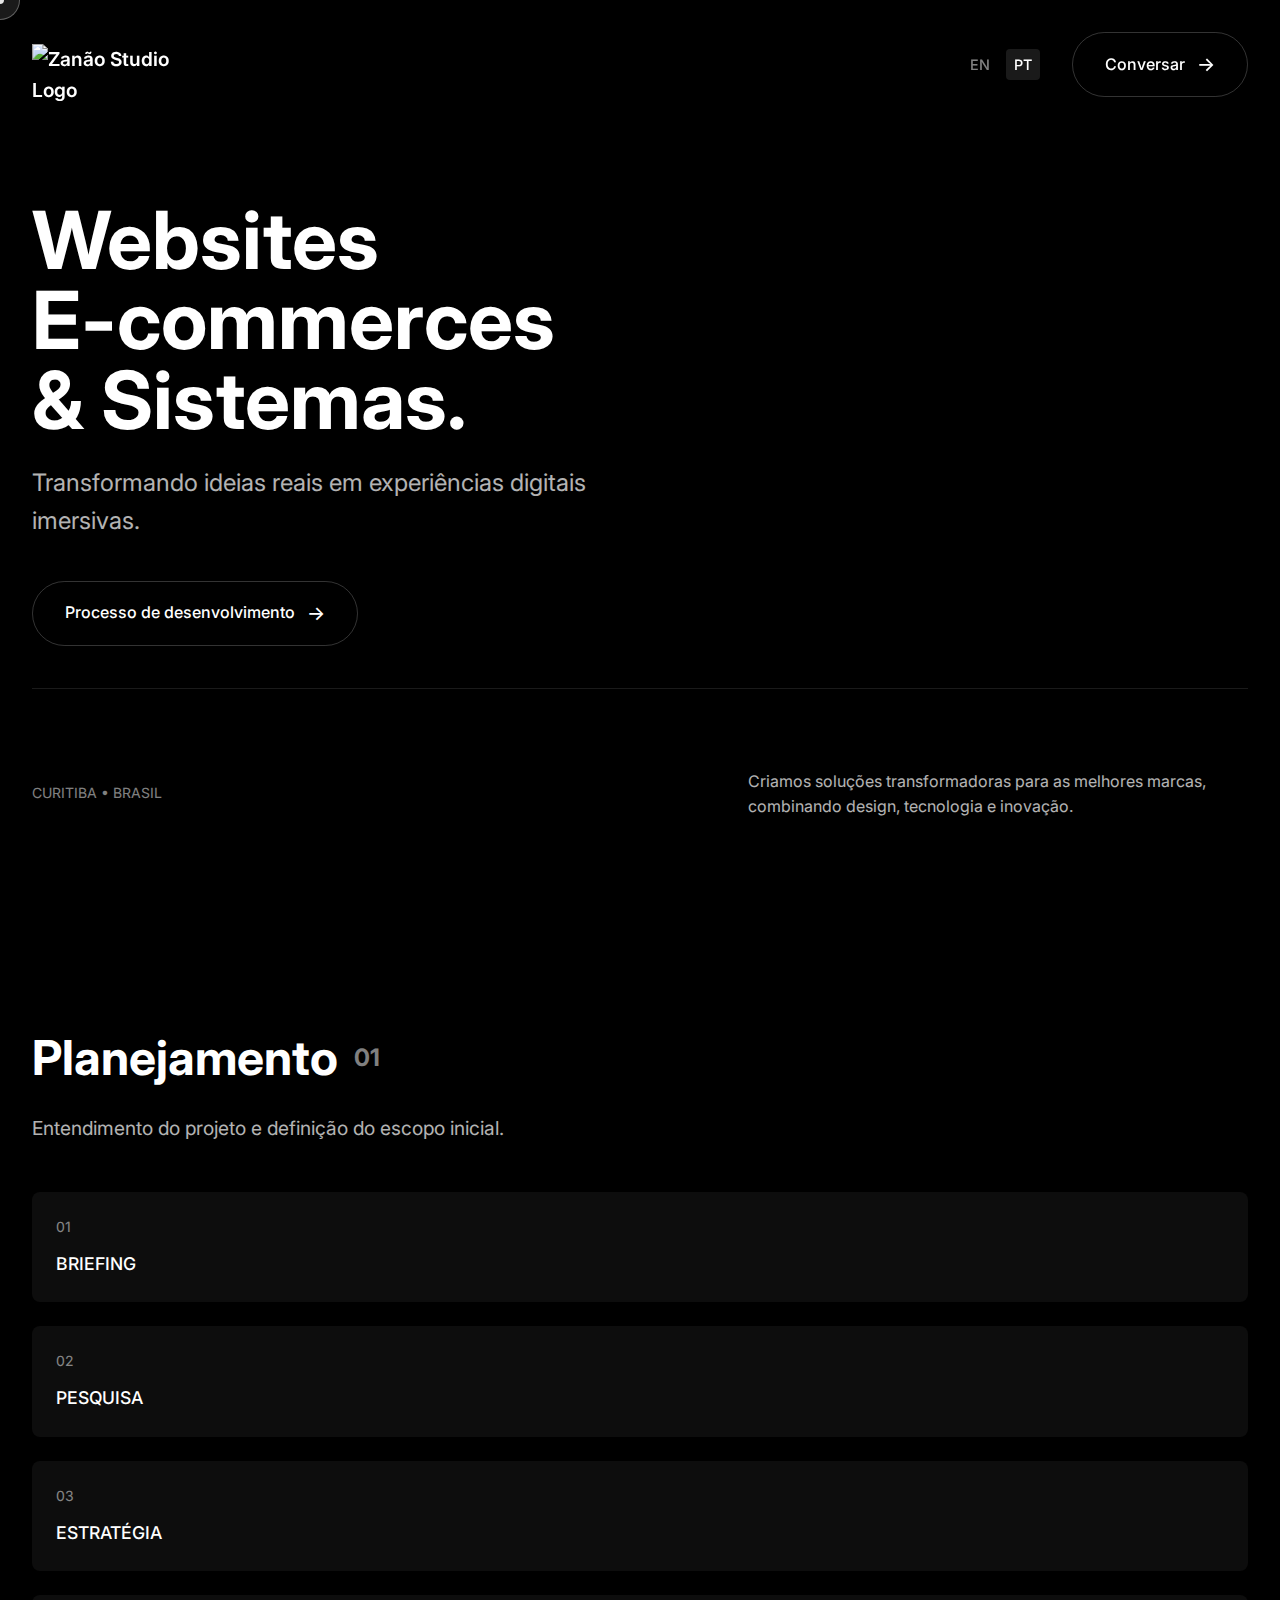
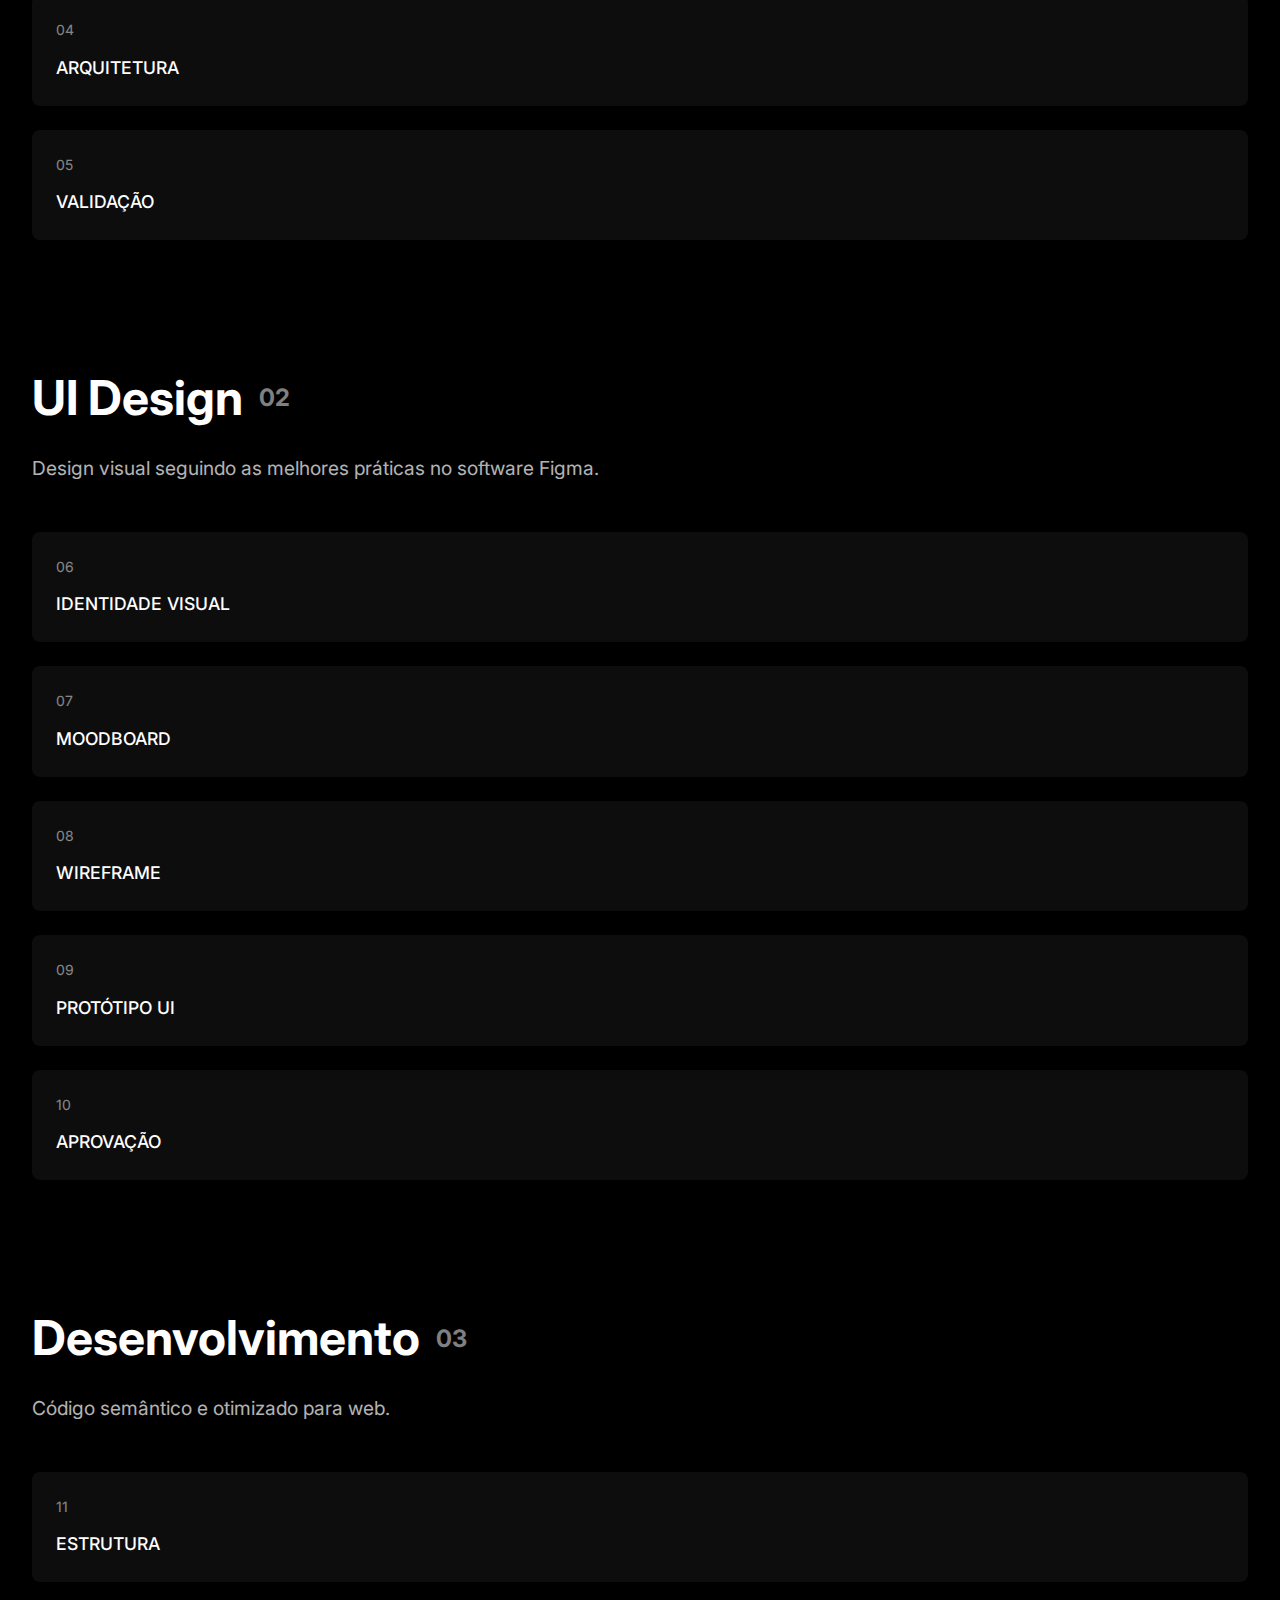
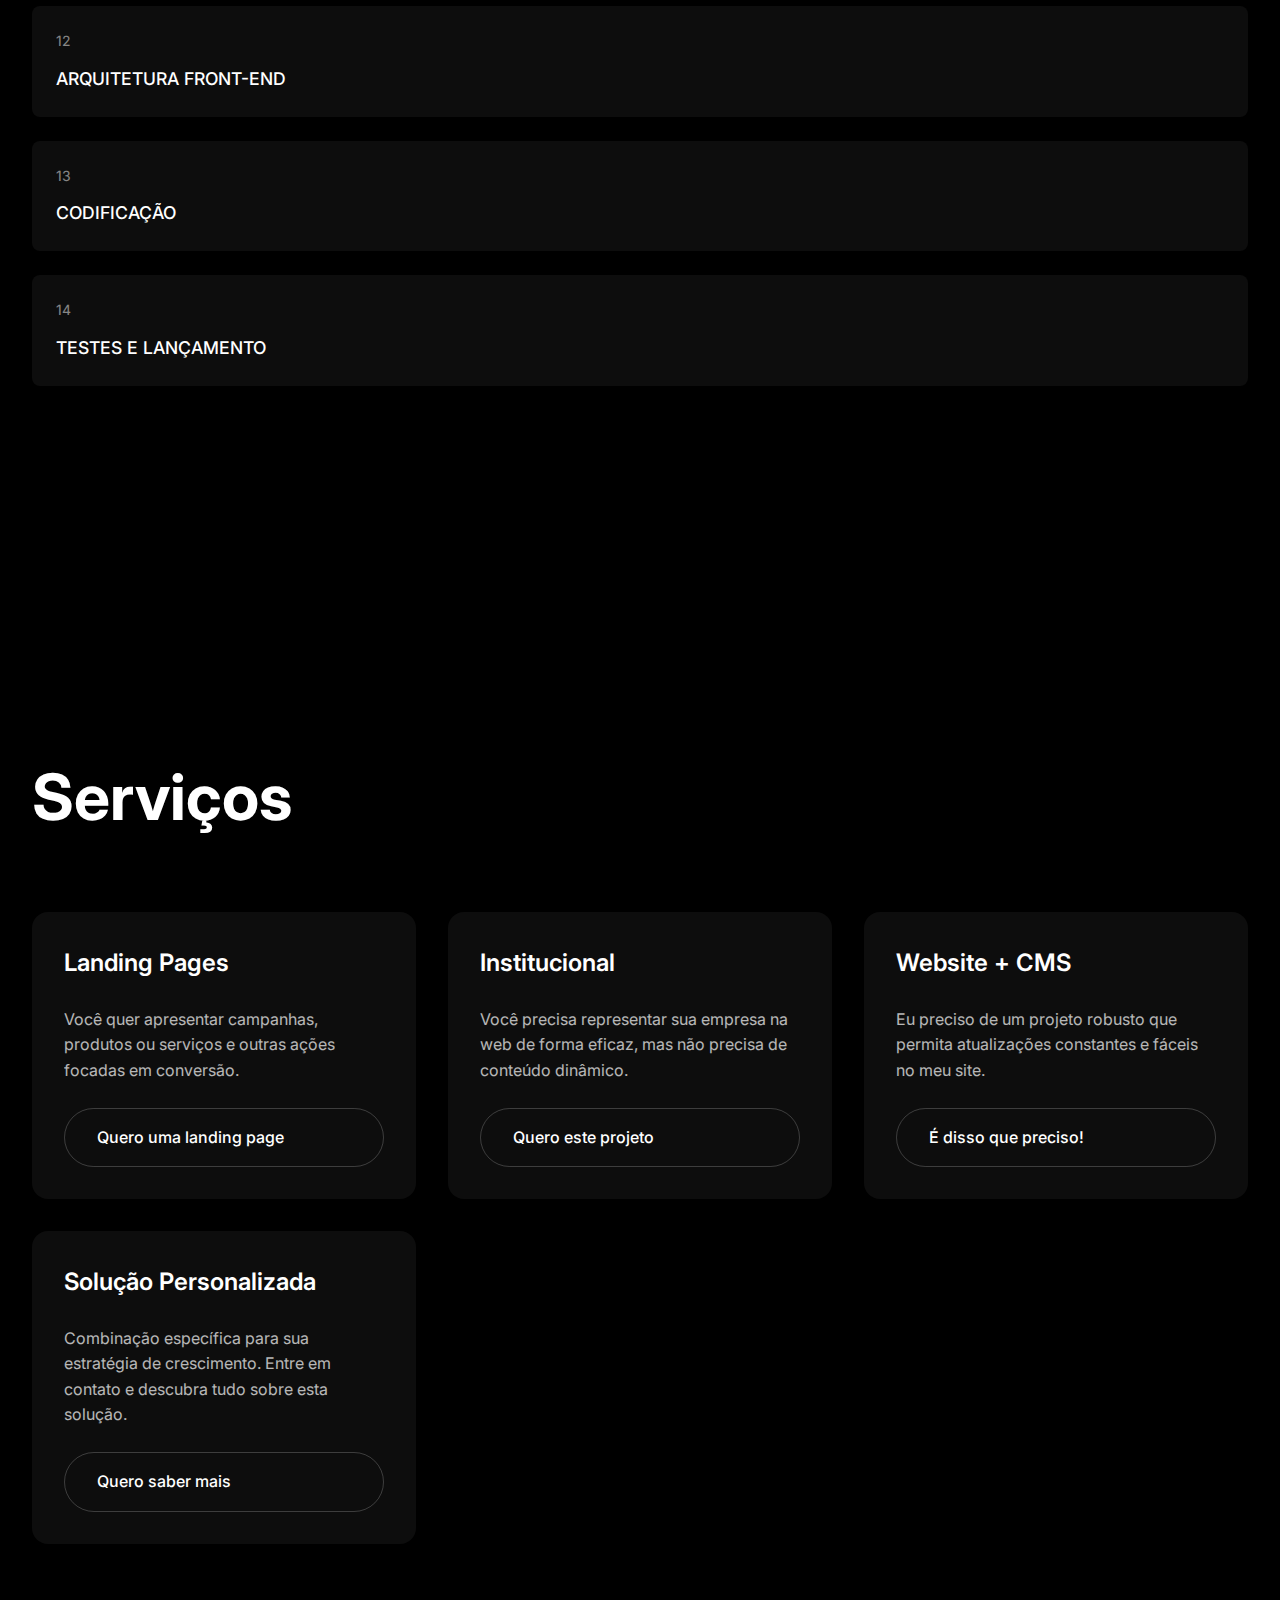
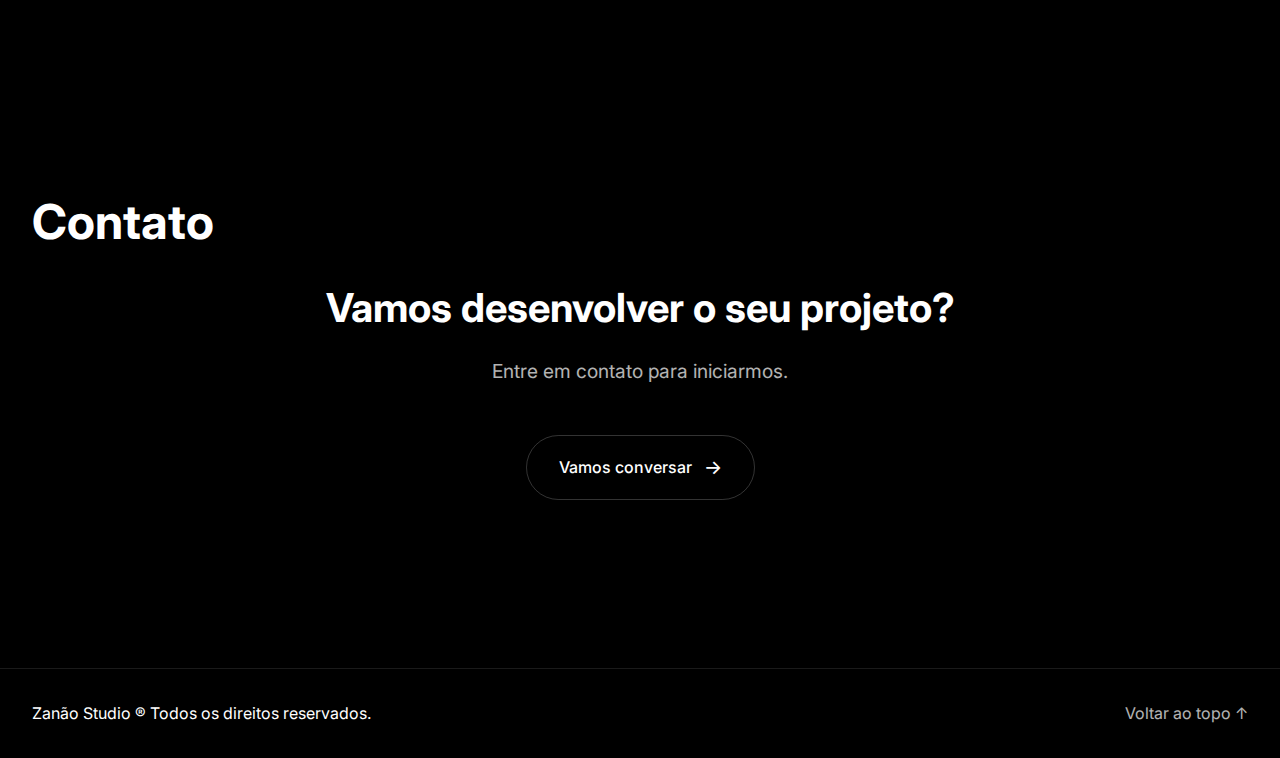
==== index-pt.html @ f7565d87 "conversar" ====
<!DOCTYPE html>
<html lang="pt-BR">
<head>
    <meta charset="UTF-8">
    <meta name="viewport" content="width=device-width, initial-scale=1.0">
    <title>Zanão Studio ®</title>
    <link rel="preconnect" href="https://fonts.googleapis.com">
    <link rel="preconnect" href="https://fonts.gstatic.com" crossorigin>
    <link href="https://fonts.googleapis.com/css2?family=Inter:wght@400;500;600;700&display=swap" rel="stylesheet">
    <link rel="icon" type="image/svg+xml" href="https://zanaostudio.vercel.app/img/Zanao_Logo.svg">
    <link rel="stylesheet" href="styles.css">
    <link rel="stylesheet" href="loader.css">
</head>
<body>
    <div class="loader">
        <div class="loader-content">
            <div class="loader-circle"></div>
        </div>
    </div>

    <div class="cursor"></div>
    <div class="cursor-follower"></div>

    <div class="wrapper">
    <header>
        <nav>
            <div class="logo">
                <img src="https://zanaostudio.vercel.app/img/Zanao_Logo.svg" alt="Zanão Studio Logo">
            </div>
            <div class="nav-links">
                <div class="lang-switch">
                    <a href="index.html" class="lang-btn">EN</a>
                    <a href="index-pt.html" class="lang-btn active">PT</a>
                </div>
                <a href="https://api.whatsapp.com/send?phone=5541991264145&text=Ol%C3%A1,%20Zan%C3%A3o%20Studio,%20gostaria%20de%20saber%20sobre%20os%20servi%C3%A7os." class="contact-button" target="_blank">
                    <span>Conversar</span>
                    <span class="button-arrow">→</span>
                </a>
            </div>
        </nav>
    </header>

    <main>
        <section id="home" class="hero">
            <div class="hero-content">
                <h1>Websites <br>E-commerces<br> & Sistemas.</h1>
                <p class="subtitle">Transformando ideias reais em experiências digitais imersivas.</p>
                <div class="hero-buttons">
                    <a href="#processo" class="contact-button">
                        <span>Processo de desenvolvimento</span>
                        <span class="button-arrow">→</span>
                    </a>
                </div>
            </div>
            <div class="hero-info">
                <p>CURITIBA • BRASIL</p>
                <p>Criamos soluções transformadoras para as melhores marcas, combinando design, tecnologia e inovação.</p>
            </div>
        </section>

        <section id="processo" class="process">
            <div class="container">
                <div class="process-group">
                    <h2 class="section-title">Planejamento<span>01</span></h2>
                    <p class="section-desc">Entendimento do projeto e definição do escopo inicial.</p>
                    <div class="process-steps">
                        <div class="step">
                            <span class="step-number">01</span>
                            <span class="step-name">BRIEFING</span>
                        </div>
                        <div class="step">
                            <span class="step-number">02</span>
                            <span class="step-name">PESQUISA</span>
                        </div>
                        <div class="step">
                            <span class="step-number">03</span>
                            <span class="step-name">ESTRATÉGIA</span>
                        </div>
                        <div class="step">
                            <span class="step-number">04</span>
                            <span class="step-name">ARQUITETURA</span>
                        </div>
                        <div class="step">
                            <span class="step-number">05</span>
                            <span class="step-name">VALIDAÇÃO</span>
                        </div>
                    </div>
                </div>

                <div class="process-group">
                    <h2 class="section-title">UI Design<span>02</span></h2>
                    <p class="section-desc">Design visual seguindo as melhores práticas no software Figma.</p>
                    <div class="process-steps">
                        <div class="step">
                            <span class="step-number">06</span>
                            <span class="step-name">IDENTIDADE VISUAL</span>
                        </div>
                        <div class="step">
                            <span class="step-number">07</span>
                            <span class="step-name">MOODBOARD</span>
                        </div>
                        <div class="step">
                            <span class="step-number">08</span>
                            <span class="step-name">WIREFRAME</span>
                        </div>
                        <div class="step">
                            <span class="step-number">09</span>
                            <span class="step-name">PROTÓTIPO UI</span>
                        </div>
                        <div class="step">
                            <span class="step-number">10</span>
                            <span class="step-name">APROVAÇÃO</span>
                        </div>
                    </div>
                </div>

                <div class="process-group">
                    <h2 class="section-title">Desenvolvimento<span>03</span></h2>
                    <p class="section-desc">Código semântico e otimizado para web.</p>
                    <div class="process-steps">
                        <div class="step">
                            <span class="step-number">11</span>
                            <span class="step-name">ESTRUTURA</span>
                        </div>
                        <div class="step">
                            <span class="step-number">12</span>
                            <span class="step-name">ARQUITETURA FRONT-END</span>
                        </div>
                        <div class="step">
                            <span class="step-number">13</span>
                            <span class="step-name">CODIFICAÇÃO</span>
                        </div>
                        <div class="step">
                            <span class="step-number">14</span>
                            <span class="step-name">TESTES E LANÇAMENTO</span>
                        </div>
                    </div>
                </div>
            </div>
        </section>

        <section id="servicos" class="services">
            <div class="container">
                <h2 class="section-title">Serviços</h2>
                <div class="services-grid">
                    <div class="service-card">
                        <h3>Landing Pages</h3>
                        <p>Você quer apresentar campanhas, produtos ou serviços e outras ações focadas em conversão.</p>
                        <a href="https://api.whatsapp.com/send?phone=5541991264145&text=Ol%C3%A1,%20Zan%C3%A3o%20Studio,%20gostaria%20de%20saber%20sobre%20os%20servi%C3%A7os." class="service-button" target="_blank">Quero uma landing page</a>
                    </div>

                    <div class="service-card">
                        <h3>Institucional</h3>
                        <p>Você precisa representar sua empresa na web de forma eficaz, mas não precisa de conteúdo dinâmico.</p>
                        <a href="https://api.whatsapp.com/send?phone=5541991264145&text=Ol%C3%A1,%20Zan%C3%A3o%20Studio,%20gostaria%20de%20saber%20sobre%20os%20servi%C3%A7os." class="service-button" target="_blank">Quero este projeto</a>
                    </div>

                    <div class="service-card">
                        <h3>Website + CMS</h3>
                        <p>Eu preciso de um projeto robusto que permita atualizações constantes e fáceis no meu site.</p>
                        <a href="https://api.whatsapp.com/send?phone=5541991264145&text=Ol%C3%A1,%20Zan%C3%A3o%20Studio,%20gostaria%20de%20saber%20sobre%20os%20servi%C3%A7os." class="service-button" target="_blank">É disso que preciso!</a>
                    </div>

                    <div class="service-card">
                        <h3>Solução Personalizada</h3>
                        <p>Combinação específica para sua estratégia de crescimento. Entre em contato e descubra tudo sobre esta solução.</p>
                        <a href="https://api.whatsapp.com/send?phone=5541991264145&text=Ol%C3%A1,%20Zan%C3%A3o%20Studio,%20gostaria%20de%20saber%20sobre%20os%20servi%C3%A7os." class="service-button" target="_blank">Quero saber mais</a>
                    </div>
                </div>
            </div>
        </section>

        <section id="contato" class="contact">
            <div class="container">
                <h2 class="section-title">Contato</h2>
                <div class="contact-content">
                    <h3>Vamos desenvolver o seu projeto?</h3>
                    <p>Entre em contato para iniciarmos.</p>
                    <div class="contact-buttons">
                        <a href="https://api.whatsapp.com/send?phone=5541991264145&text=Ol%C3%A1,%20Zan%C3%A3o%20Studio,%20gostaria%20de%20saber%20sobre%20os%20servi%C3%A7os." class="contact-button" target="_blank">
                            <span>Vamos conversar</span>
                            <span class="button-arrow">→</span>
                        </a>
                    </div>
                </div>
            </div>
        </section>
    </main>

    <footer>
        <div class="footer-content">
            <div class="footer-left">
                <p>Zanão Studio ® Todos os direitos reservados.</p>
            </div>
            <div class="footer-right">
                <a href="#home">Voltar ao topo ↑</a>
            </div>
        </div>
    </footer>
    </div>

    <script src="https://cdnjs.cloudflare.com/ajax/libs/gsap/3.12.2/gsap.min.js"></script>
    <script src="https://unpkg.com/scrollreveal"></script>
    <script src="script.js"></script>
</body>
</html>
---- styles.css ----
* {
    margin: 0;
    padding: 0;
    box-sizing: border-box;
}

body {
    font-family: 'Inter', sans-serif;
    line-height: 1.6;
    color: #fff;
    background-color: #000;
    cursor: none;
}

/* Custom Cursor */
.cursor {
    width: 8px;
    height: 8px;
    background: #fff;
    border-radius: 50%;
    position: fixed;
    pointer-events: none;
    mix-blend-mode: difference;
    transform: translate(-50%, -50%);
    transition: width 0.2s, height 0.2s;
    z-index: 9999;
}

.cursor-follower {
    width: 40px;
    height: 40px;
    background: rgba(255, 255, 255, 0.1);
    border: 1px solid rgba(255, 255, 255, 0.3);
    border-radius: 50%;
    position: fixed;
    pointer-events: none;
    transform: translate(-50%, -50%);
    transition: transform 0.15s ease-out;
    z-index: 9998;
}

.cursor.active {
    width: 16px;
    height: 16px;
}

.cursor-follower.active {
    transform: translate(-50%, -50%) scale(1.5);
}

.cursor-hover {
    transform: scale(1.5);
}

/* Header & Navigation */
header {
    position: fixed;
    top: 0;
    left: 0;
    right: 0;
    z-index: 1000;
    padding: 32px;
}

nav {
    max-width: 1440px;
    margin: 0 auto;
    display: flex;
    justify-content: space-between;
    align-items: center;
}

.logo {
    font-size: 1.2rem;
    font-weight: 600;
    color: #fff;
    height: 50px;
}

.logo img {
    width: 100%;
    height: 100%;
    object-fit: contain;
}

.lang-switch {
    display: flex;
    gap: 8px;
    margin-right: 16px;
}

.lang-btn {
    color: #fff;
    text-decoration: none;
    font-size: 0.9rem;
    opacity: 0.5;
    transition: opacity 0.3s ease;
    padding: 4px 8px;
    border-radius: 4px;
}

.lang-btn:hover {
    opacity: 0.8;
}

.lang-btn.active {
    opacity: 1;
    background: rgba(255, 255, 255, 0.1);
}

.nav-links {
    display: flex;
    align-items: center;
    gap: 16px;
}

.nav-links a {
    color: #fff;
    text-decoration: none;
    font-weight: 500;
    transition: opacity 0.3s ease;
}

.nav-links a:hover {
    opacity: 0.7;
}

.nav-cta {
    padding: 12px 24px;
    background: #fff;
    color: #000 !important;
    border-radius: 100px;
}

/* Hero Section */
.hero {
    min-height: 100vh;
    padding: 200px 32px 80px;
    position: relative;
    display: flex;
    flex-direction: column;
    justify-content: space-between;
}

.hero-content {
    max-width: 1440px;
    margin: 0 auto;
    width: 100%;
}

.hero h1 {
    font-size: 5rem;
    line-height: 1;
    margin-bottom: 24px;
    font-weight: 700;
}

.hero .subtitle {
    font-size: 1.5rem;
    opacity: 0.7;
    margin-bottom: 40px;
    max-width: 600px;
}

@media (max-width: 768px) {
    .hero .subtitle {
        font-size: 1rem;
        opacity: 0.7;
        margin-bottom: 40px;
        max-width: 600px;
    }
}

.primary-button {
    display: inline-block;
    padding: 16px 32px;
    background: #fff;
    color: #000;
    text-decoration: none;
    border-radius: 100px;
    font-weight: 500;
    transition: all 0.3s ease;
}

.primary-button:hover {
    transform: translateY(-2px);
    box-shadow: 0 5px 15px rgba(255, 255, 255, 0.1);
}

.hero-info {
    max-width: 1440px;
    margin: 0 auto;
    width: 100%;
    display: flex;
    justify-content: space-between;
    align-items: flex-end;
    padding-top: 80px;
    border-top: 1px solid rgba(255, 255, 255, 0.1);
}

@media (max-width: 768px) {
    .hero-info {
        max-width: 1440px;
        margin: 0 auto;
        width: 100%;
        display: flex;
        justify-content: space-between;
        align-items: flex-end;
        padding-top: 80px;
        border-top: none;
    }
}

.hero-info p:first-child {
    font-size: 0.875rem;
    opacity: 0.5;
    margin-bottom: 16px;
}

.hero-info p:last-child {
    max-width: 500px;
    opacity: 0.7;
}

.continue-exploring {
    display: flex;
    flex-direction: column;
    align-items: center;
    gap: 12px;
    cursor: pointer;
}

.continue-exploring span {
    font-size: 0.875rem;
    opacity: 0.5;
}

.arrow-down {
    width: 16px;
    height: 16px;
    border-right: 2px solid #fff;
    border-bottom: 2px solid #fff;
    transform: rotate(45deg);
    opacity: 0.5;
}

/* Process Section */
.process {
    padding: 120px 32px;
}

.process .container {
    max-width: 1440px;
    margin: 0 auto;
}

.process-group {
    margin-bottom: 120px;
}

.section-title {
    font-size: 4rem;
    margin-bottom: 16px;
    display: flex;
    align-items: center;
    gap: 16px;
}

.section-title span {
    font-size: 1.5rem;
    opacity: 0.5;
}

.section-desc {
    font-size: 1.2rem;
    opacity: 0.7;
    margin-bottom: 48px;
}

.process-steps {
    display: grid;
    grid-template-columns: repeat(auto-fit, minmax(250px, 1fr));
    gap: 24px;
}

.step {
    padding: 24px;
    background: rgba(255, 255, 255, 0.05);
    border-radius: 8px;
    transition: all 0.3s ease;
}

.step:hover {
    background: rgba(255, 255, 255, 0.1);
    transform: translateY(-4px);
}

.step-number {
    display: block;
    font-size: 0.875rem;
    opacity: 0.5;
    margin-bottom: 12px;
}

.step-name {
    font-size: 1.1rem;
    font-weight: 500;
}

/* Services Section */
.services {
    padding: 120px 32px;
    background: #000;
}

.services .container {
    max-width: 1440px;
    margin: 0 auto;
}

.services .section-title {
    text-align: center;
    margin-bottom: 64px;
    font-size: 4rem;
}

.services-grid {
    display: grid;
    grid-template-columns: repeat(auto-fit, minmax(300px, 1fr));
    gap: 32px;
}

.service-card {
    background: rgba(255, 255, 255, 0.05);
    padding: 32px;
    border-radius: 16px;
    display: flex;
    flex-direction: column;
    gap: 24px;
    transition: all 0.3s ease;
}

.service-card:hover {
    background: rgba(255, 255, 255, 0.1);
    transform: translateY(-4px);
}

.service-card h3 {
    font-size: 1.5rem;
    font-weight: 600;
}

.service-card p {
    font-size: 1rem;
    opacity: 0.7;
    line-height: 1.6;
    flex-grow: 1;
}

.service-button {
    display: inline-flex;
    align-items: center;
    gap: 12px;
    padding: 16px 32px;
    background: transparent;
    border: 1px solid rgba(255,255,255,0.2);
    border-radius: 100px;
    color: #fff;
    text-decoration: none;
    font-weight: 500;
    transition: all 0.3s ease;
}

.service-button:hover {
    background: #fff;
    color: #000;
    transform: translateY(-2px);
}

/* Clients Section */
.clients {
    padding: 80px 32px;
    max-width: 1440px;
    margin: 0 auto;
}

.clients-label {
    font-size: 0.875rem;
    opacity: 0.5;
    margin-bottom: 40px;
}

.clients-grid {
    display: flex;
    justify-content: space-between;
    align-items: center;
    gap: 40px;
}

.client {
    opacity: 0.5;
    transition: opacity 0.3s ease;
}

.client:hover {
    opacity: 1;
}

/* Contact Section */
.contact {
    padding: 120px 32px;
    text-align: center;
}

.contact .container {
    max-width: 1440px;
    margin: 0 auto;
}

.contact-content {
    max-width: 800px;
    margin: 0 auto;
}

.contact-content h3 {
    font-size: 2.5rem;
    margin-bottom: 16px;
}

.contact-content p {
    font-size: 1.2rem;
    opacity: 0.7;
    margin-bottom: 48px;
}

.contact-buttons {
    display: flex;
    gap: 24px;
    justify-content: center;
    margin-bottom: 48px;
}

.contact-button {
    display: inline-flex;
    align-items: center;
    gap: 12px;
    padding: 16px 32px;
    background: transparent;
    border: 1px solid rgba(255, 255, 255, 0.2);
    border-radius: 100px;
    color: #fff;
    text-decoration: none;
    font-weight: 500;
    transition: all 0.3s ease;
}

.contact-button:hover {
    background: #fff;
    color: #000;
    transform: translateY(-2px);
}

.button-arrow {
    font-size: 1.2rem;
    transition: transform 0.3s ease;
}

.contact-button:hover .button-arrow {
    transform: translateX(4px);
}

.social-links {
    display: flex;
    gap: 32px;
    justify-content: center;
}

.social-links a {
    color: #fff;
    text-decoration: none;
    opacity: 0.5;
    transition: opacity 0.3s ease;
}

.social-links a:hover {
    opacity: 1;
}

/* Footer */
footer {
    padding: 32px;
    border-top: 1px solid rgba(255, 255, 255, 0.1);
}

.footer-content {
    max-width: 1440px;
    margin: 0 auto;
    display: flex;
    justify-content: space-between;
    align-items: center;
}

.footer-content a {
    color: #fff;
    text-decoration: none;
    opacity: 0.7;
    transition: opacity 0.3s ease;
}

.footer-content a:hover {
    opacity: 1;
}

/* Smooth scroll behavior */
html {
    scroll-behavior: smooth;
}

/* Responsive */
@media (max-width: 768px) {
    .hero h1 {
        font-size: 2.9rem;
    }

    .hero-info {
        flex-direction: column;
        gap: 40px;
        align-items: flex-start;
    }

    .clients-grid {
        flex-wrap: wrap;
        justify-content: center;
    }

    .section-title {
        font-size: 3rem;
    }

    .process-steps {
        grid-template-columns: 1fr;
    }

    .logo {
        width: 150px;
        height: 40px;
    }
}

    .section-title {
        font-size: 3rem;
    }

    .process-steps {
        grid-template-columns: 1fr;
    }

    .logo {
        width: 150px;
        height: 40px;
    }
}
---- loader.css ----
.loader-wrapper {
    position: fixed;
    width: 100%;
    height: 100%;
    background: #000;
    display: flex;
    justify-content: center;
    align-items: center;
    z-index: 9999;
    transition: opacity 0.5s ease;
}

.loader-content {
    text-align: center;
}

.loader-logo {
    font-size: 2rem;
    font-weight: 700;
    color: #fff;
    margin-bottom: 1rem;
    opacity: 0;
    transform: translateY(20px);
    animation: fadeInUp 0.8s ease forwards;
}

.loader-bar {
    width: 200px;
    height: 2px;
    background: #222;
    position: relative;
    overflow: hidden;
}

.loader-progress {
    position: absolute;
    left: 0;
    top: 0;
    height: 100%;
    width: 0;
    background: #fff;
    animation: progress 1.5s ease forwards;
}

@keyframes fadeInUp {
    to {
        opacity: 1;
        transform: translateY(0);
    }
}

@keyframes progress {
    to {
        width: 100%;
    }
}

.loader-wrapper.fade-out {
    opacity: 0;
    pointer-events: none;
}
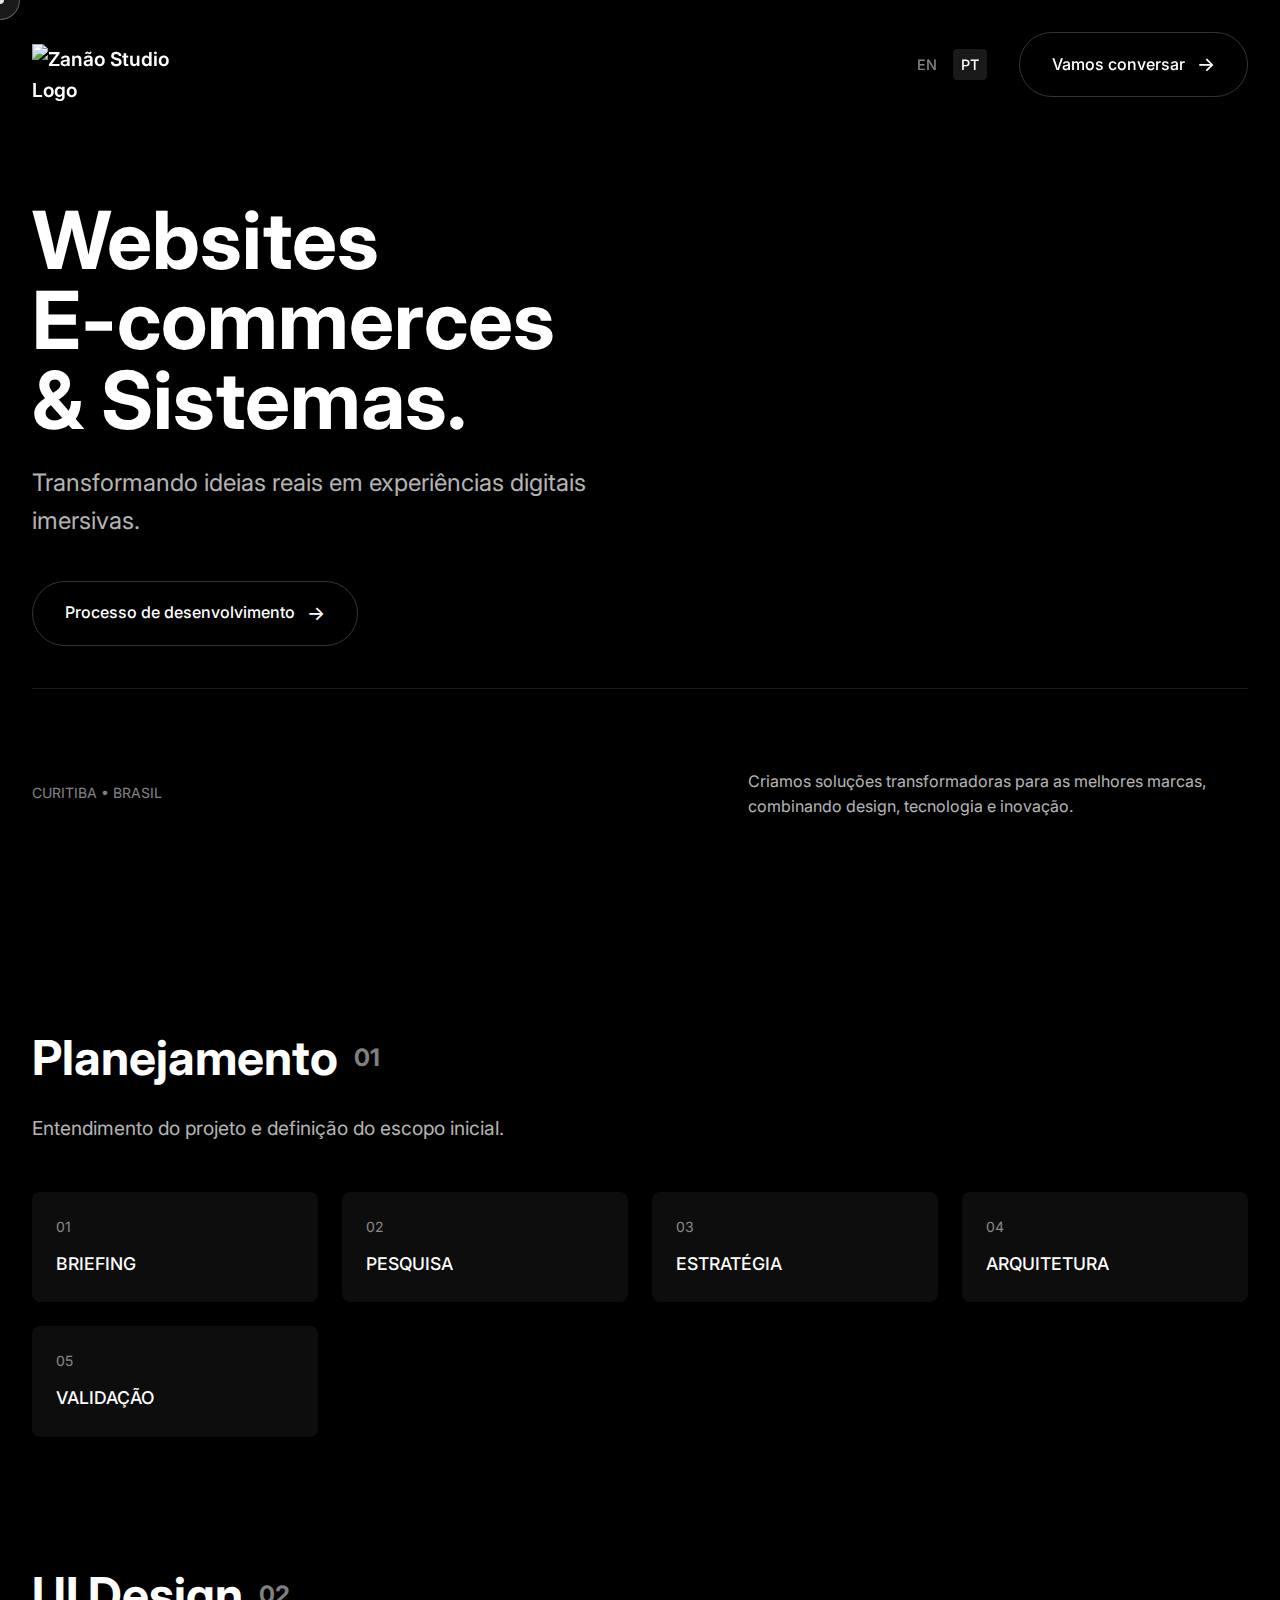
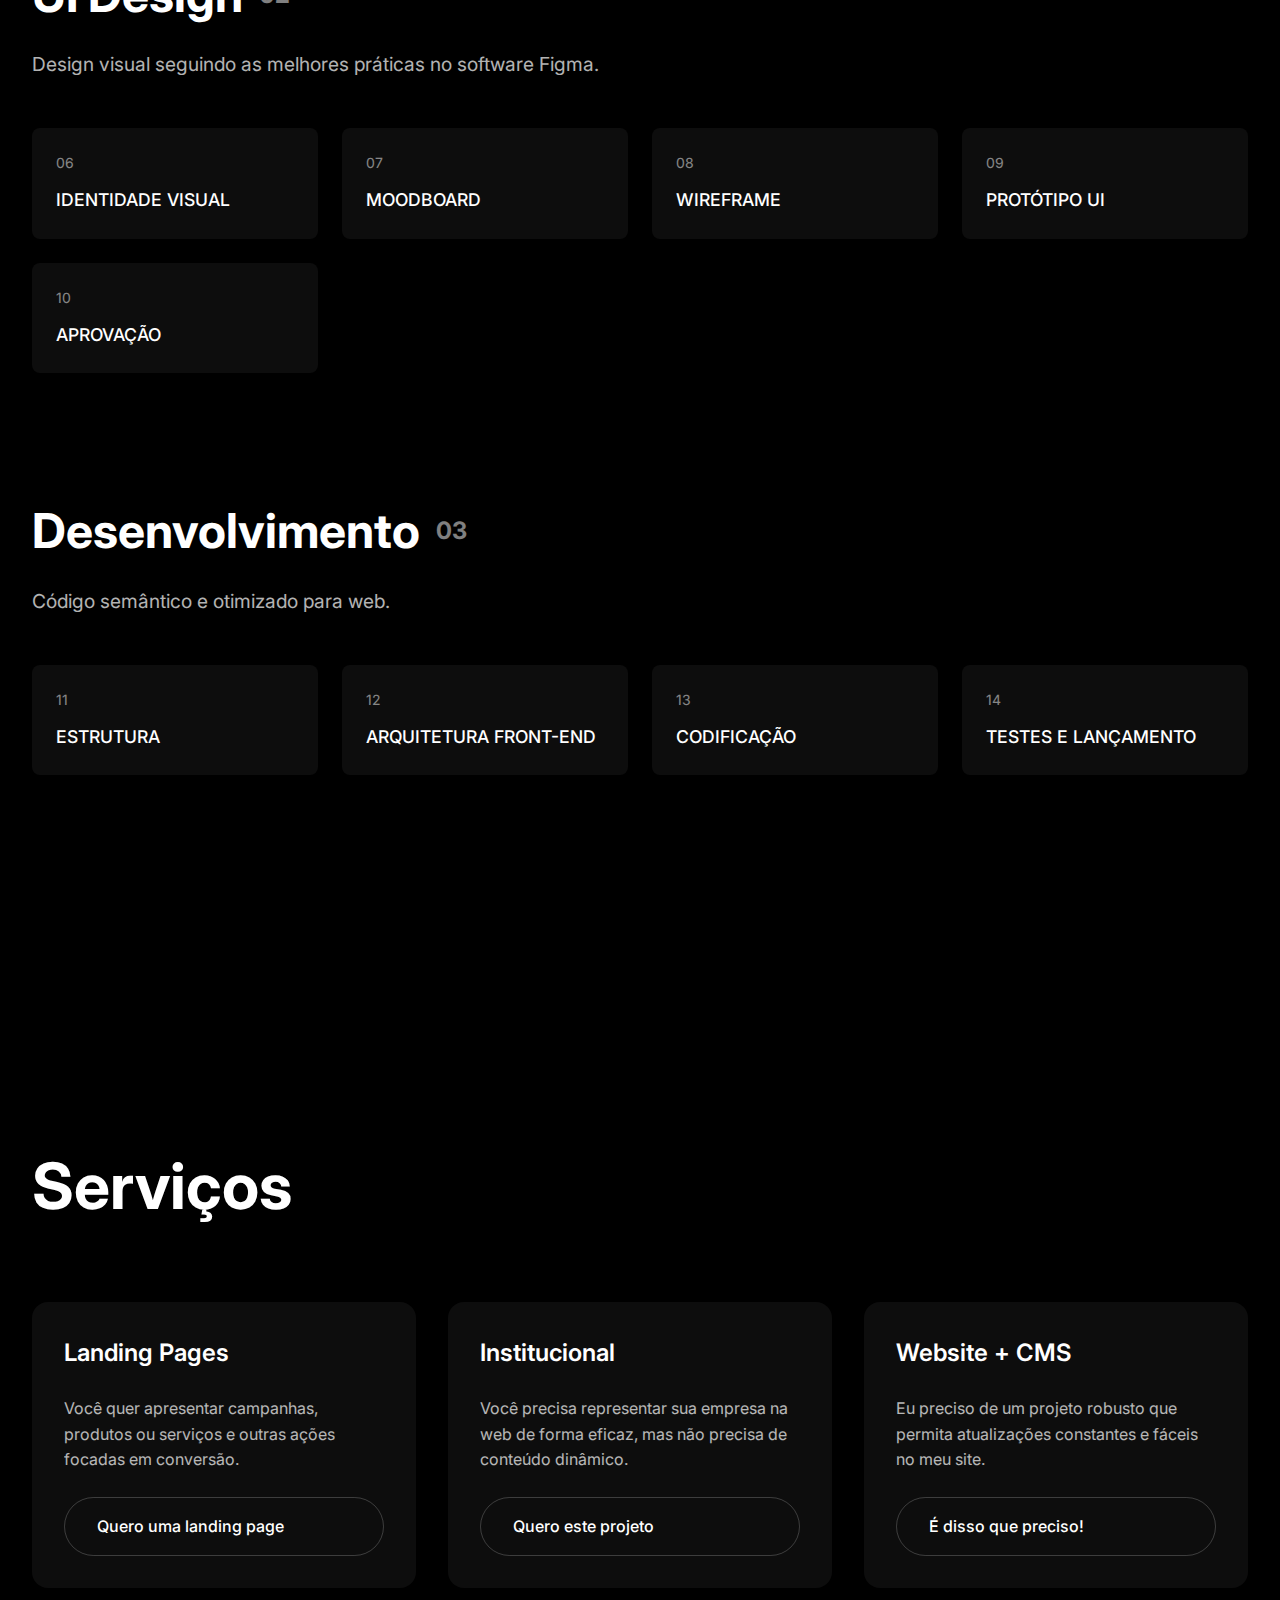
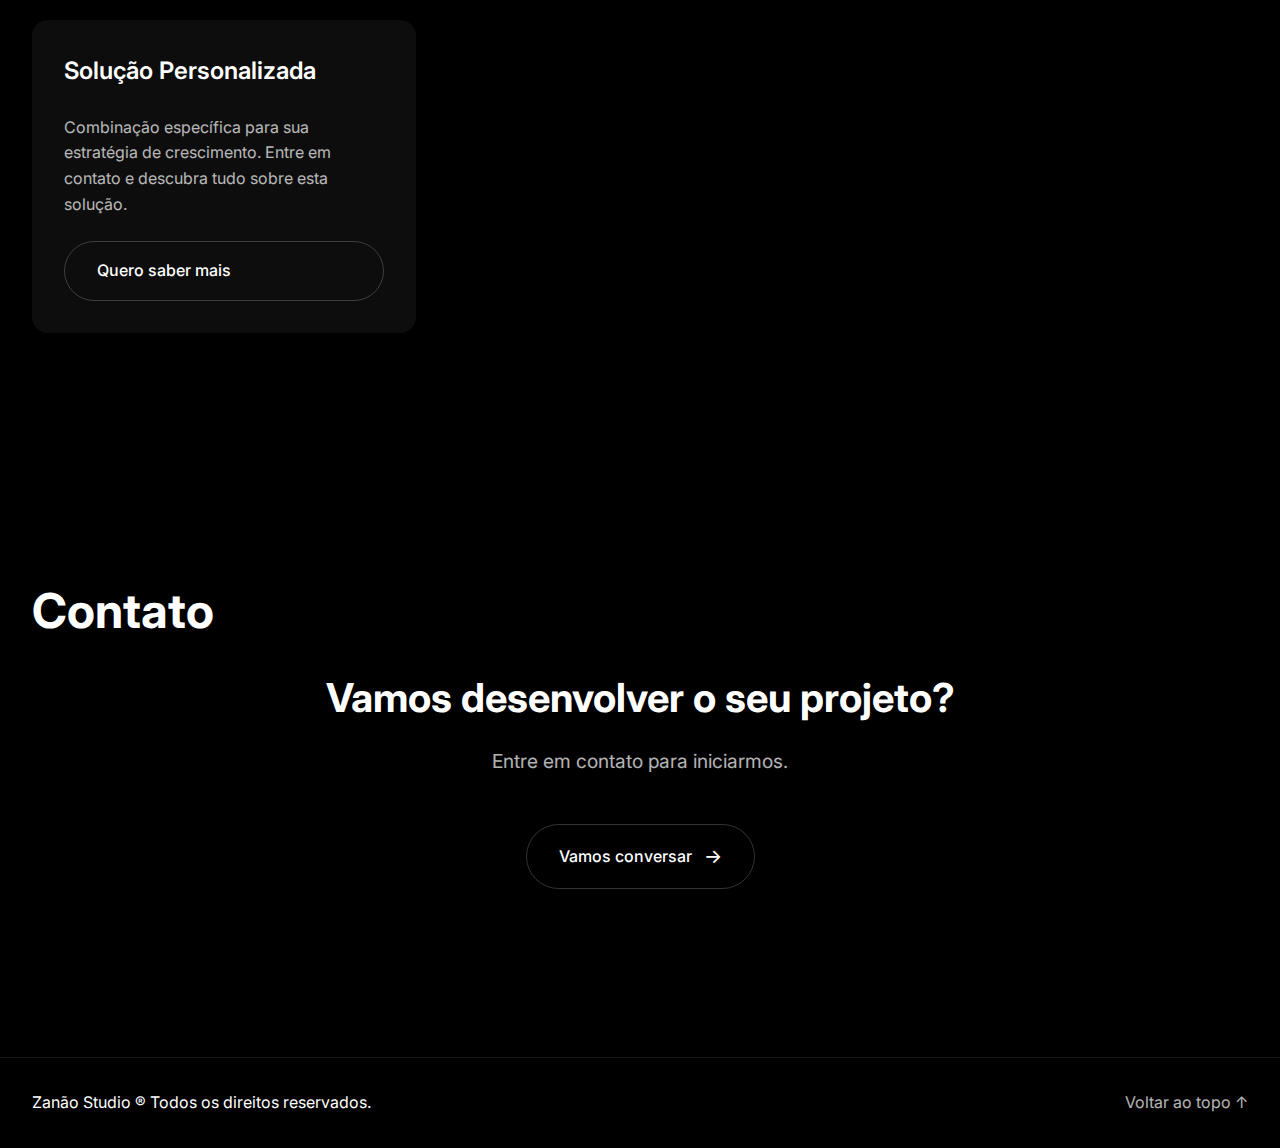
==== commit 419a3987: "ajustes" ====
--- a/index-pt.html
+++ b/index-pt.html
@@ -33,7 +33,7 @@
                     <a href="index-pt.html" class="lang-btn active">PT</a>
                 </div>
                 <a href="https://api.whatsapp.com/send?phone=5541991264145&text=Ol%C3%A1,%20Zan%C3%A3o%20Studio,%20gostaria%20de%20saber%20sobre%20os%20servi%C3%A7os." class="contact-button" target="_blank">
-                    <span>Conversar</span>
+                    <span>Vamos conversar</span>
                     <span class="button-arrow">→</span>
                 </a>
             </div>
--- a/styles.css
+++ b/styles.css
@@ -279,7 +279,7 @@
 
 .process-steps {
     display: grid;
-    grid-template-columns: repeat(auto-fit, minmax(250px, 1fr));
+    grid-template-columns: repeat(auto-fit, minmax(250px, 1fr)) !important;
     gap: 24px;
 }
 
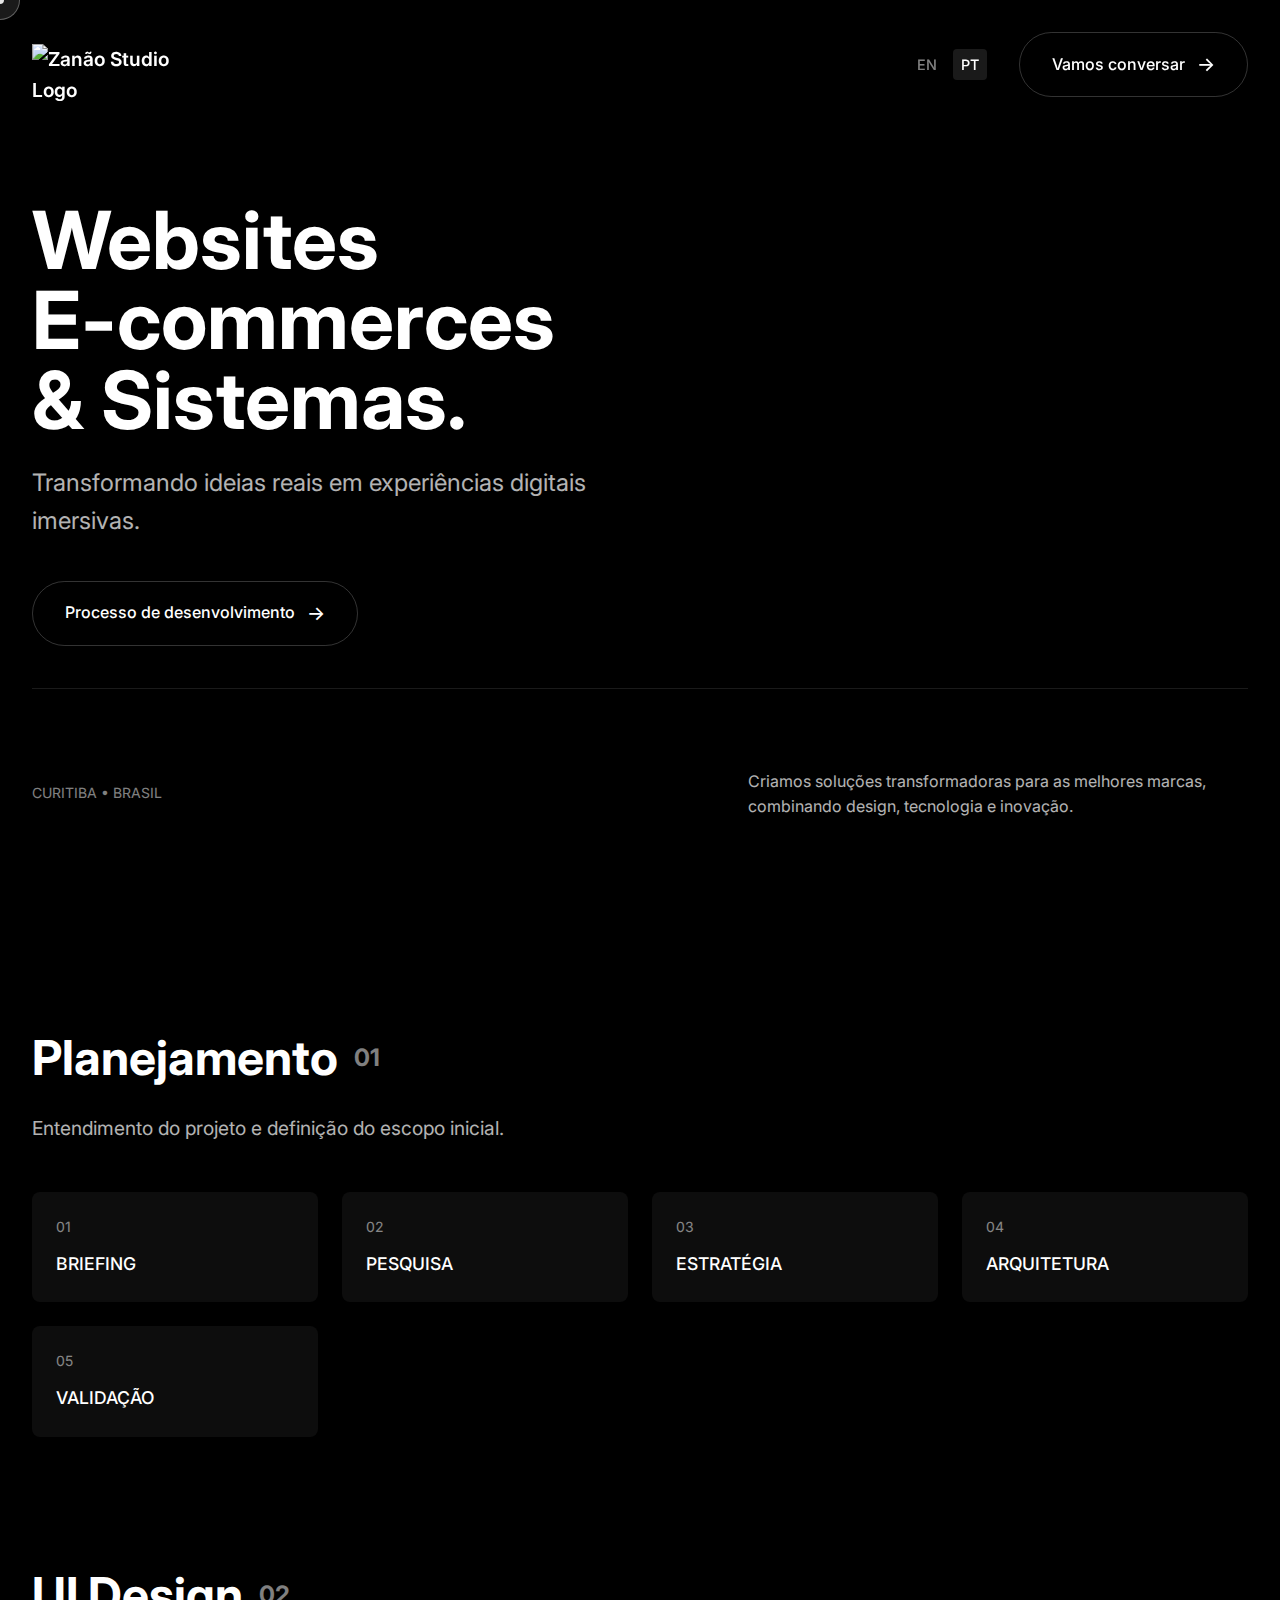
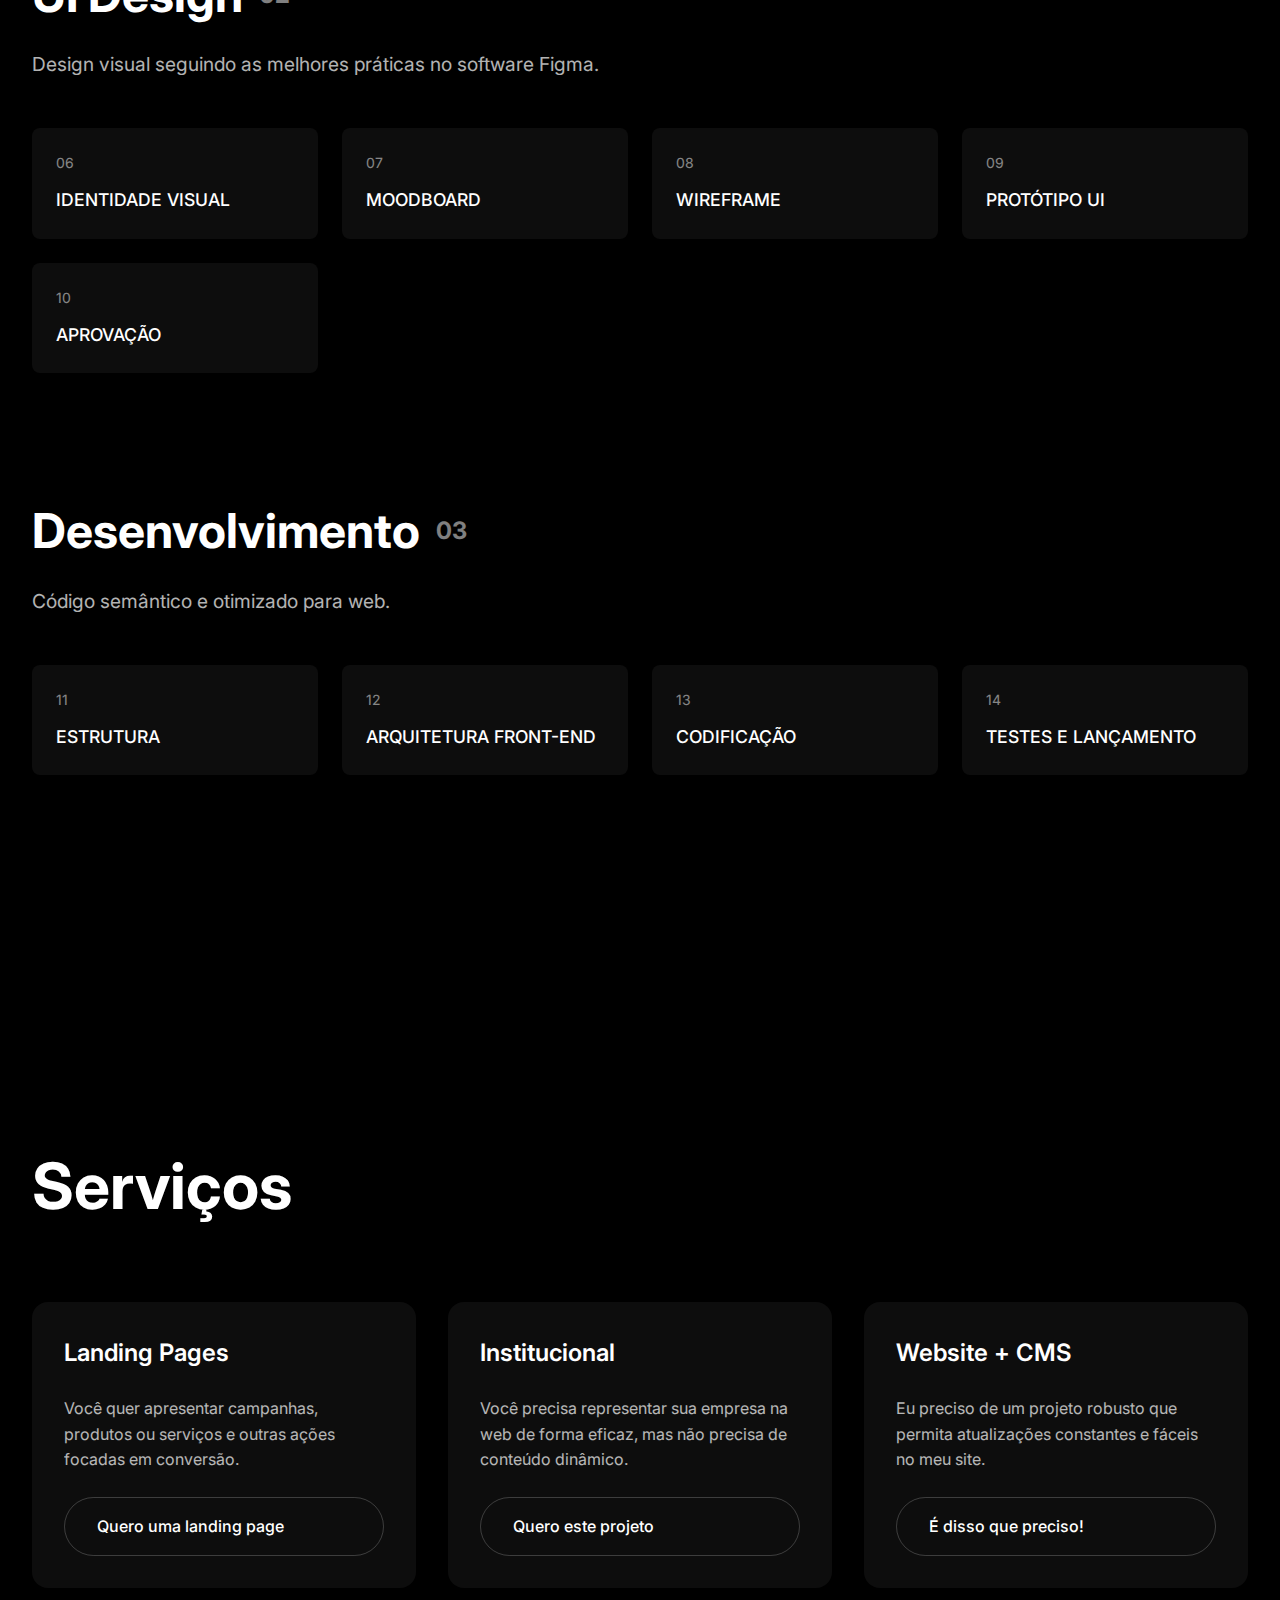
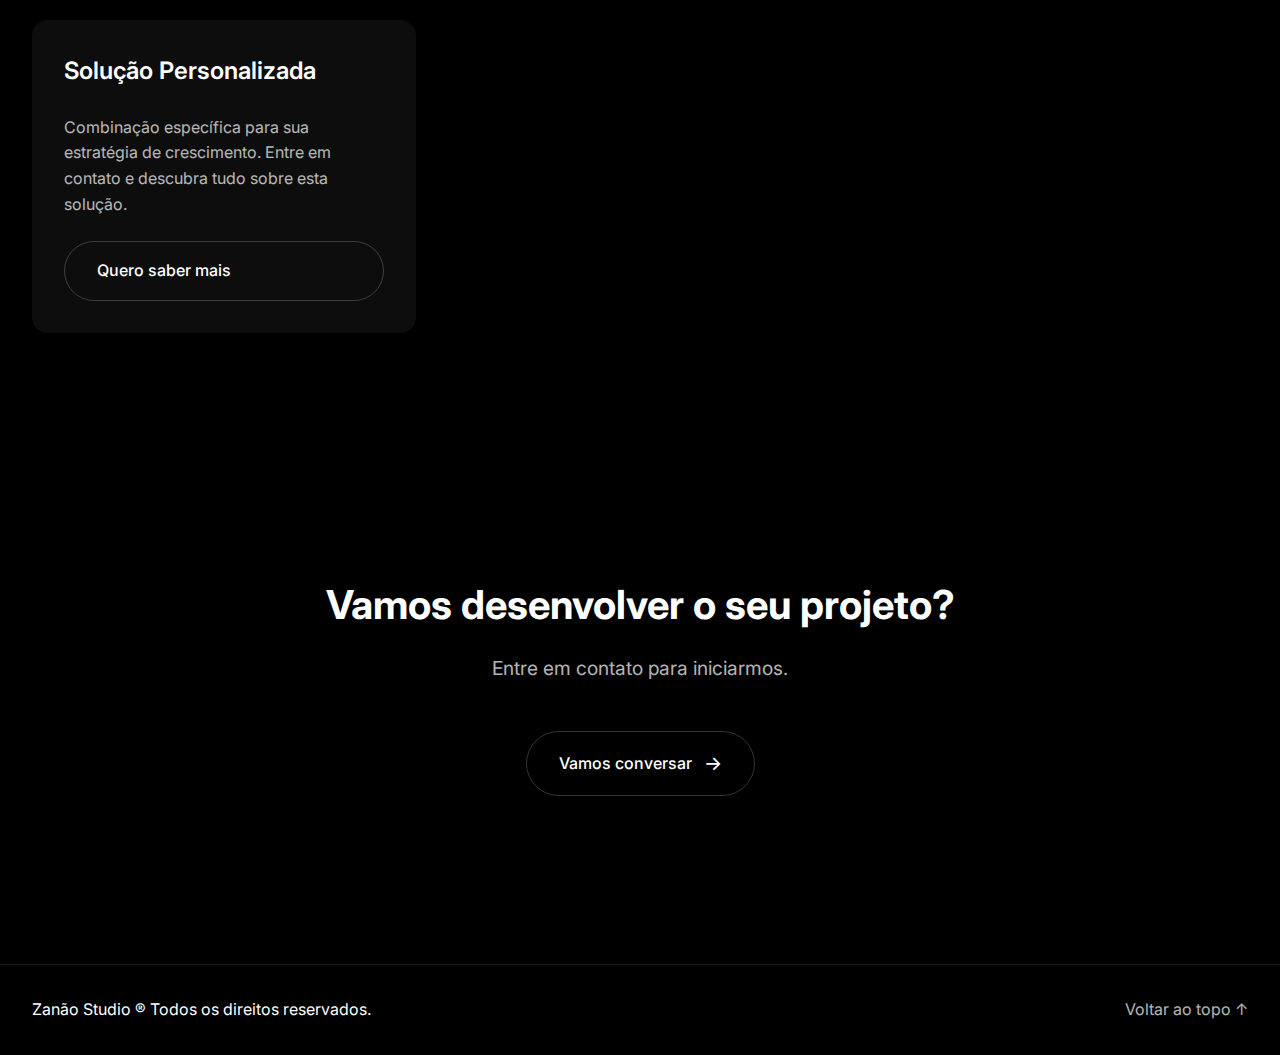
==== commit 264535e5: "contato" ====
--- a/index-pt.html
+++ b/index-pt.html
@@ -172,7 +172,6 @@
 
         <section id="contato" class="contact">
             <div class="container">
-                <h2 class="section-title">Contato</h2>
                 <div class="contact-content">
                     <h3>Vamos desenvolver o seu projeto?</h3>
                     <p>Entre em contato para iniciarmos.</p>
--- a/styles.css
+++ b/styles.css
@@ -534,7 +534,7 @@
     }
 
     .section-title {
-        font-size: 3rem;
+        font-size: 2rem !important;
     }
 
     .process-steps {
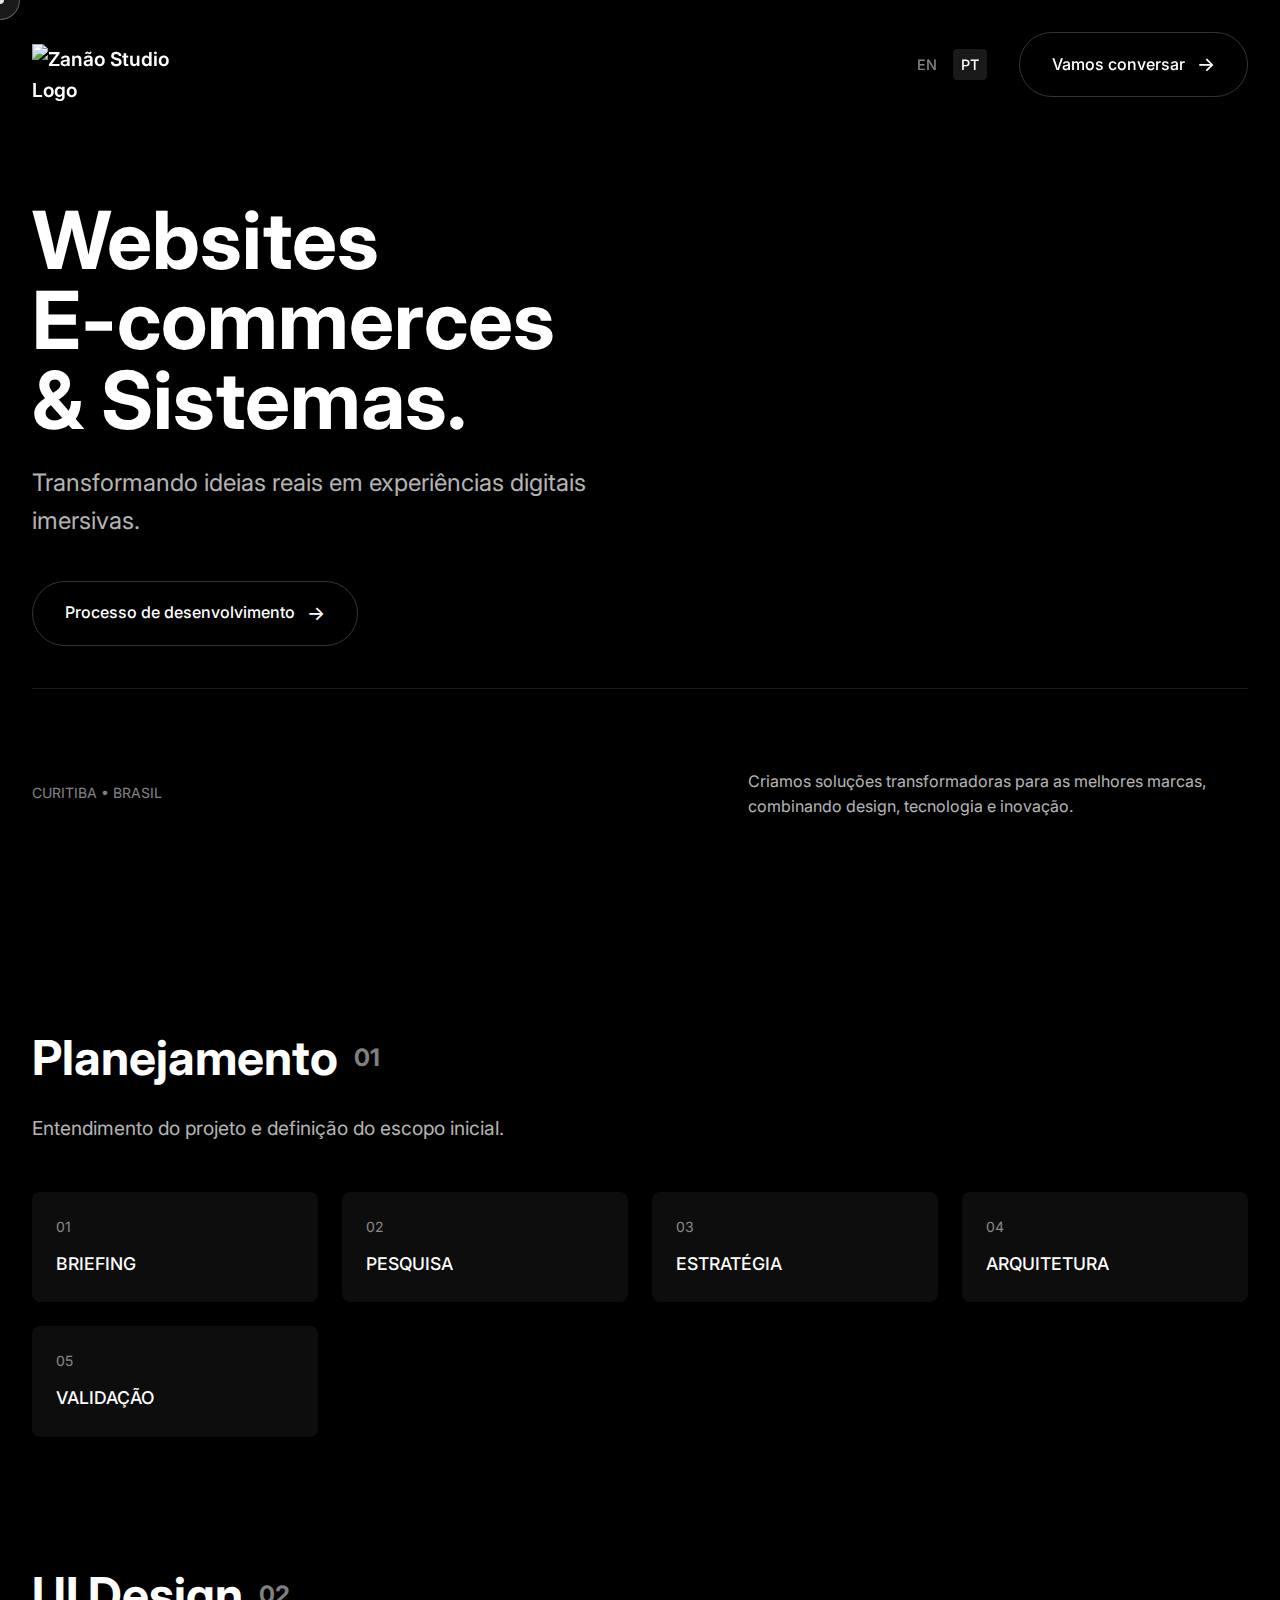
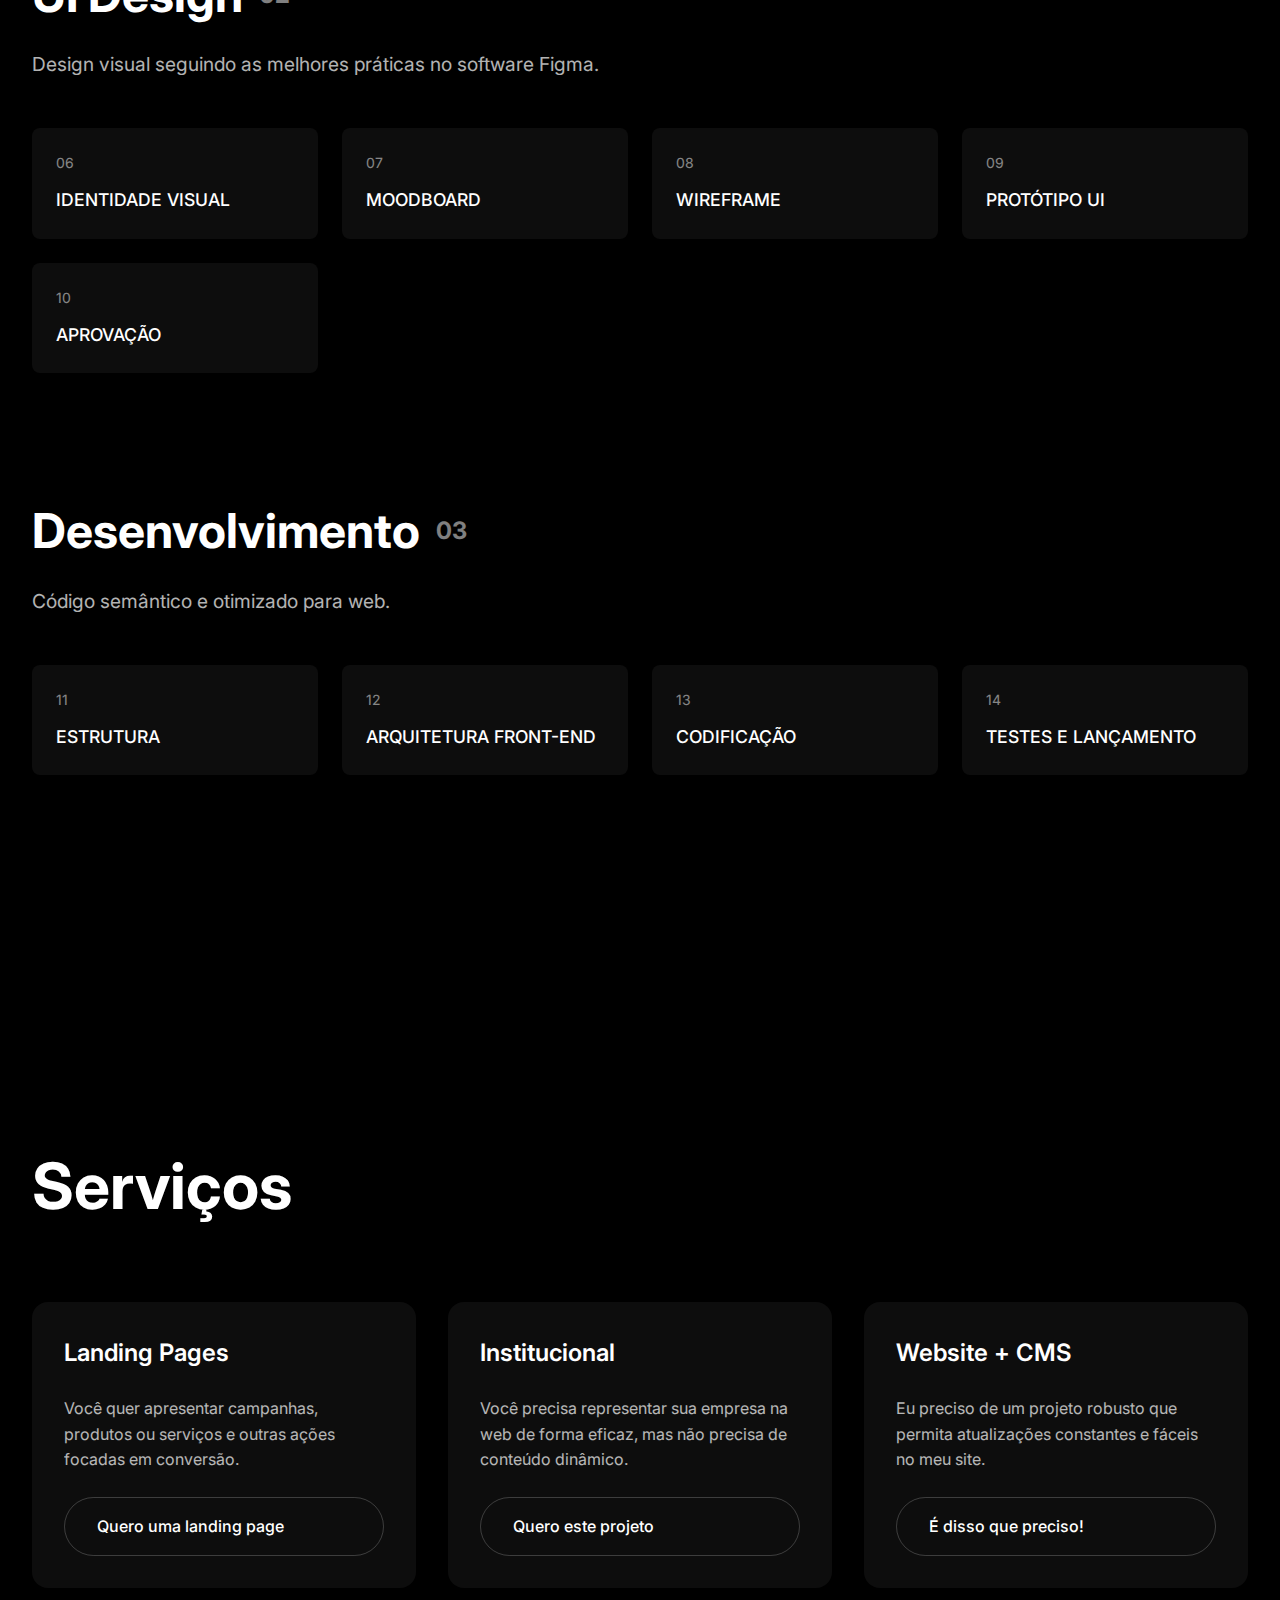
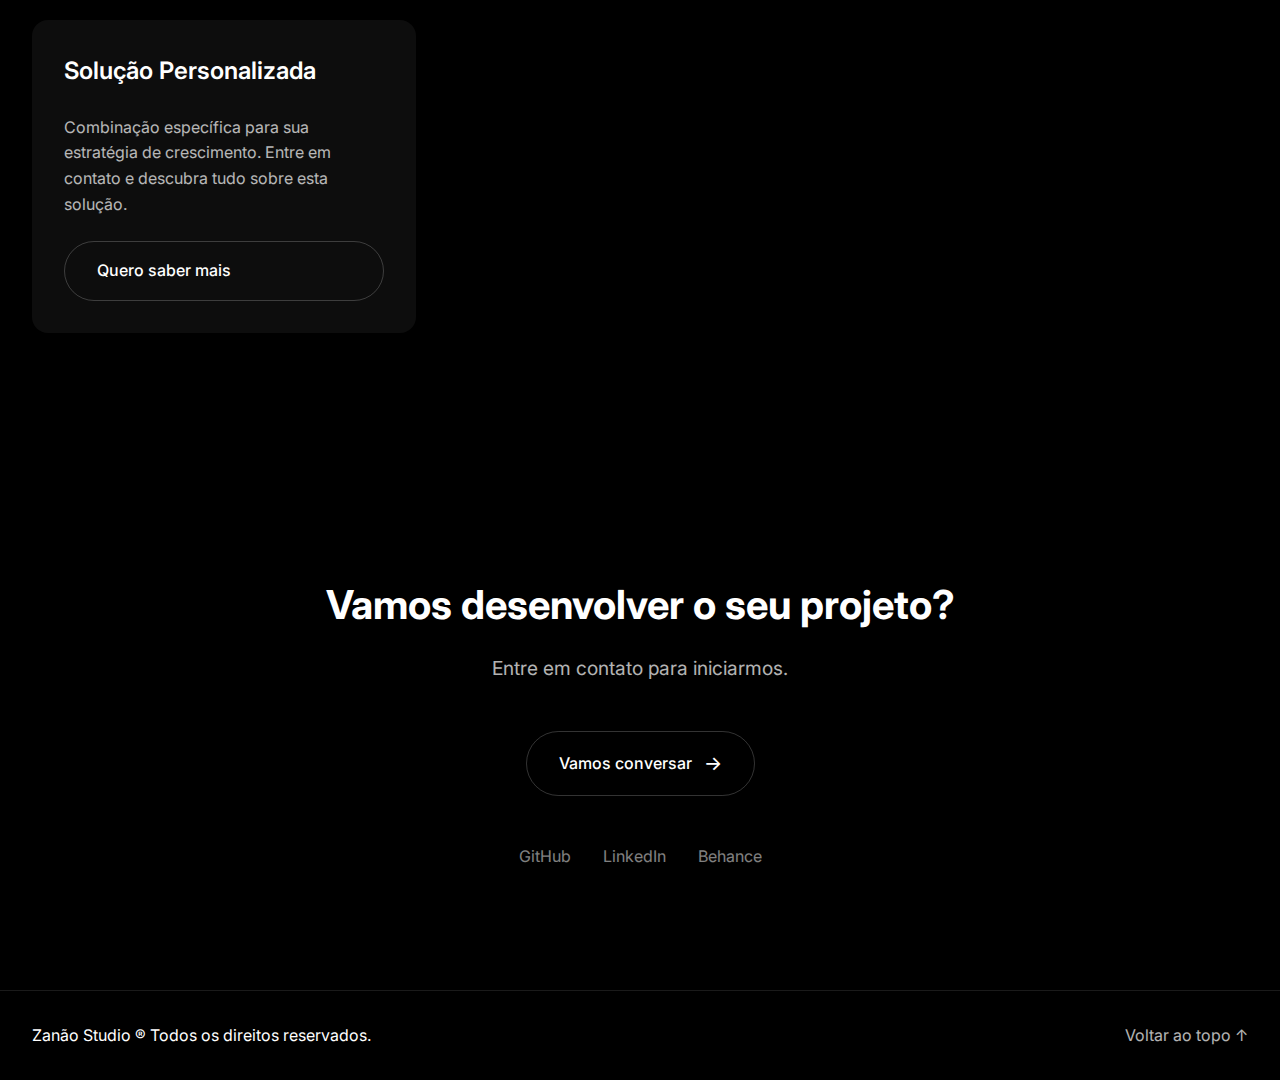
==== commit 83ea358a: "links redes" ====
--- a/index-pt.html
+++ b/index-pt.html
@@ -181,6 +181,11 @@
                             <span class="button-arrow">→</span>
                         </a>
                     </div>
+                    <div class="social-links">
+                        <a href="https://github.com/brunozanao" target="_blank">GitHub</a>
+                        <a href="https://www.linkedin.com/in/brunozanao/" target="_blank">LinkedIn</a>
+                        <a href="https://www.behance.net/brunozanao" target="_blank">Behance</a>
+                    </div>
                 </div>
             </div>
         </section>
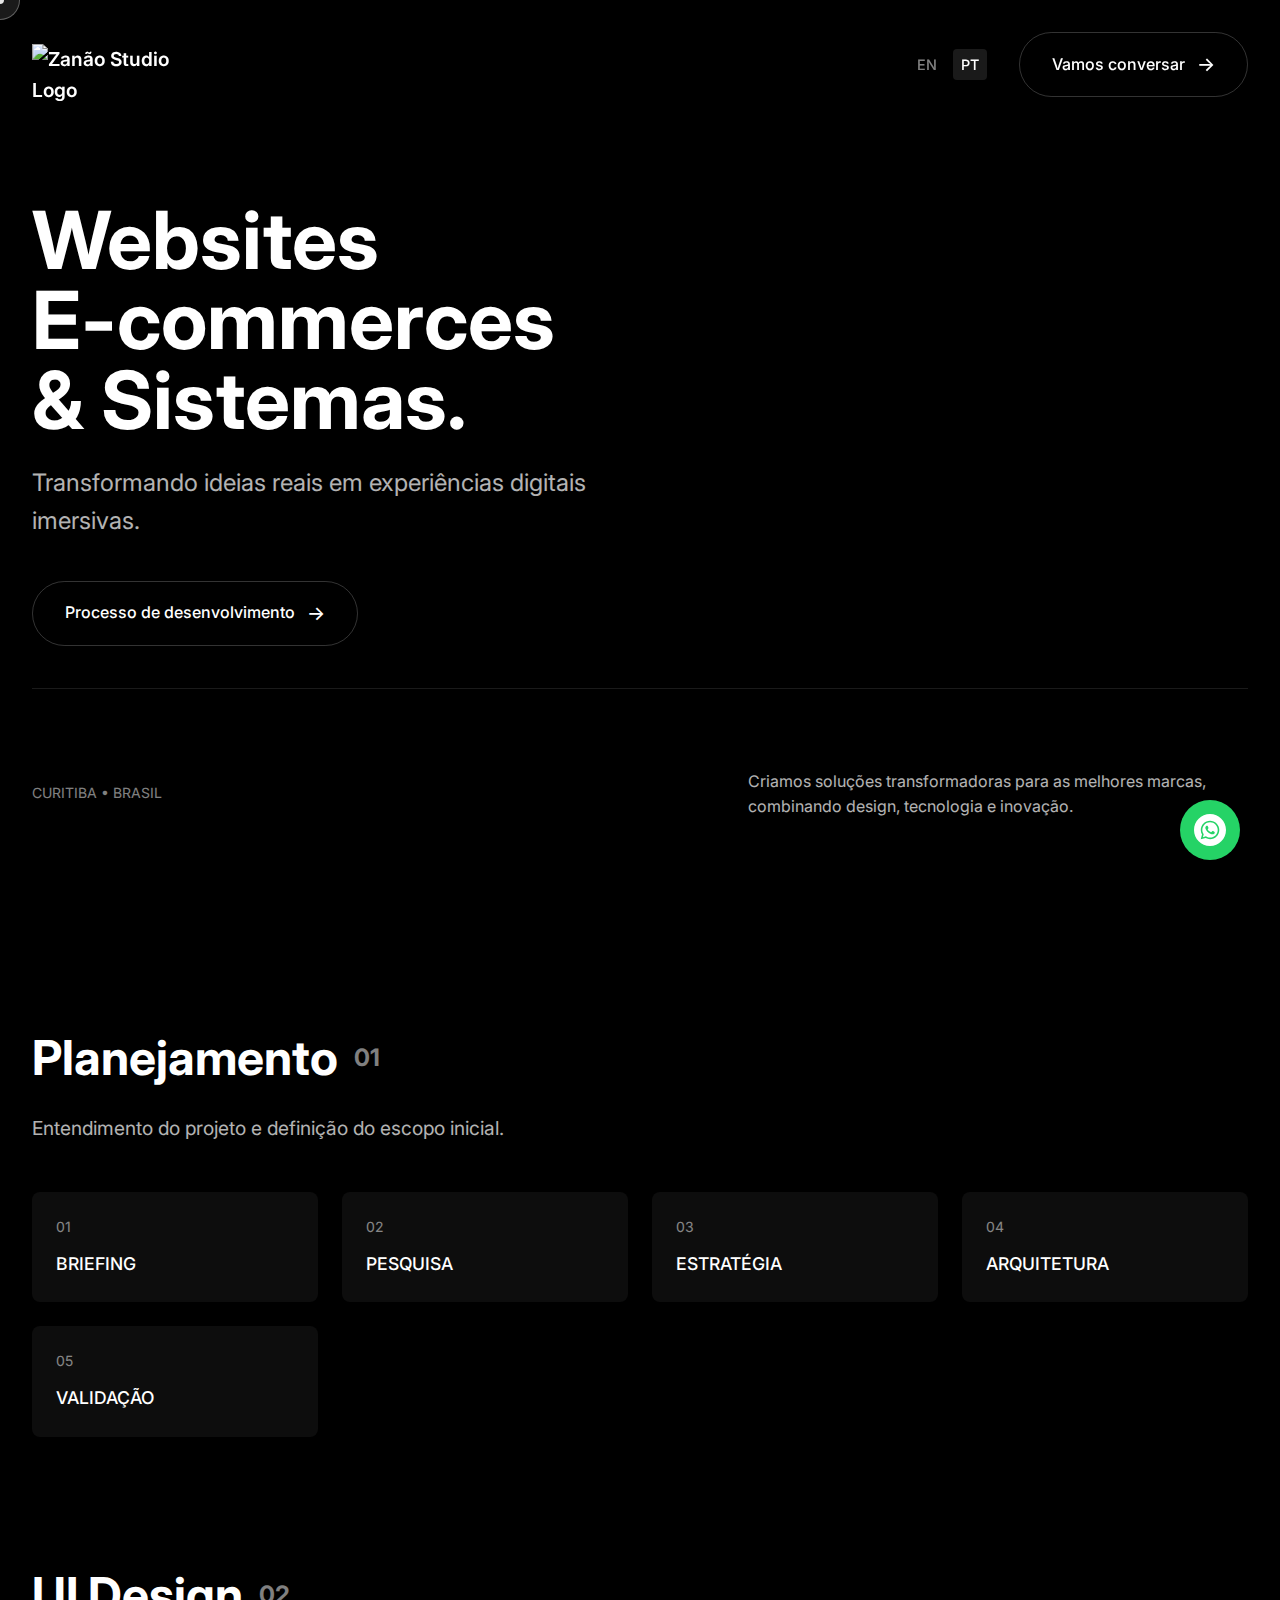
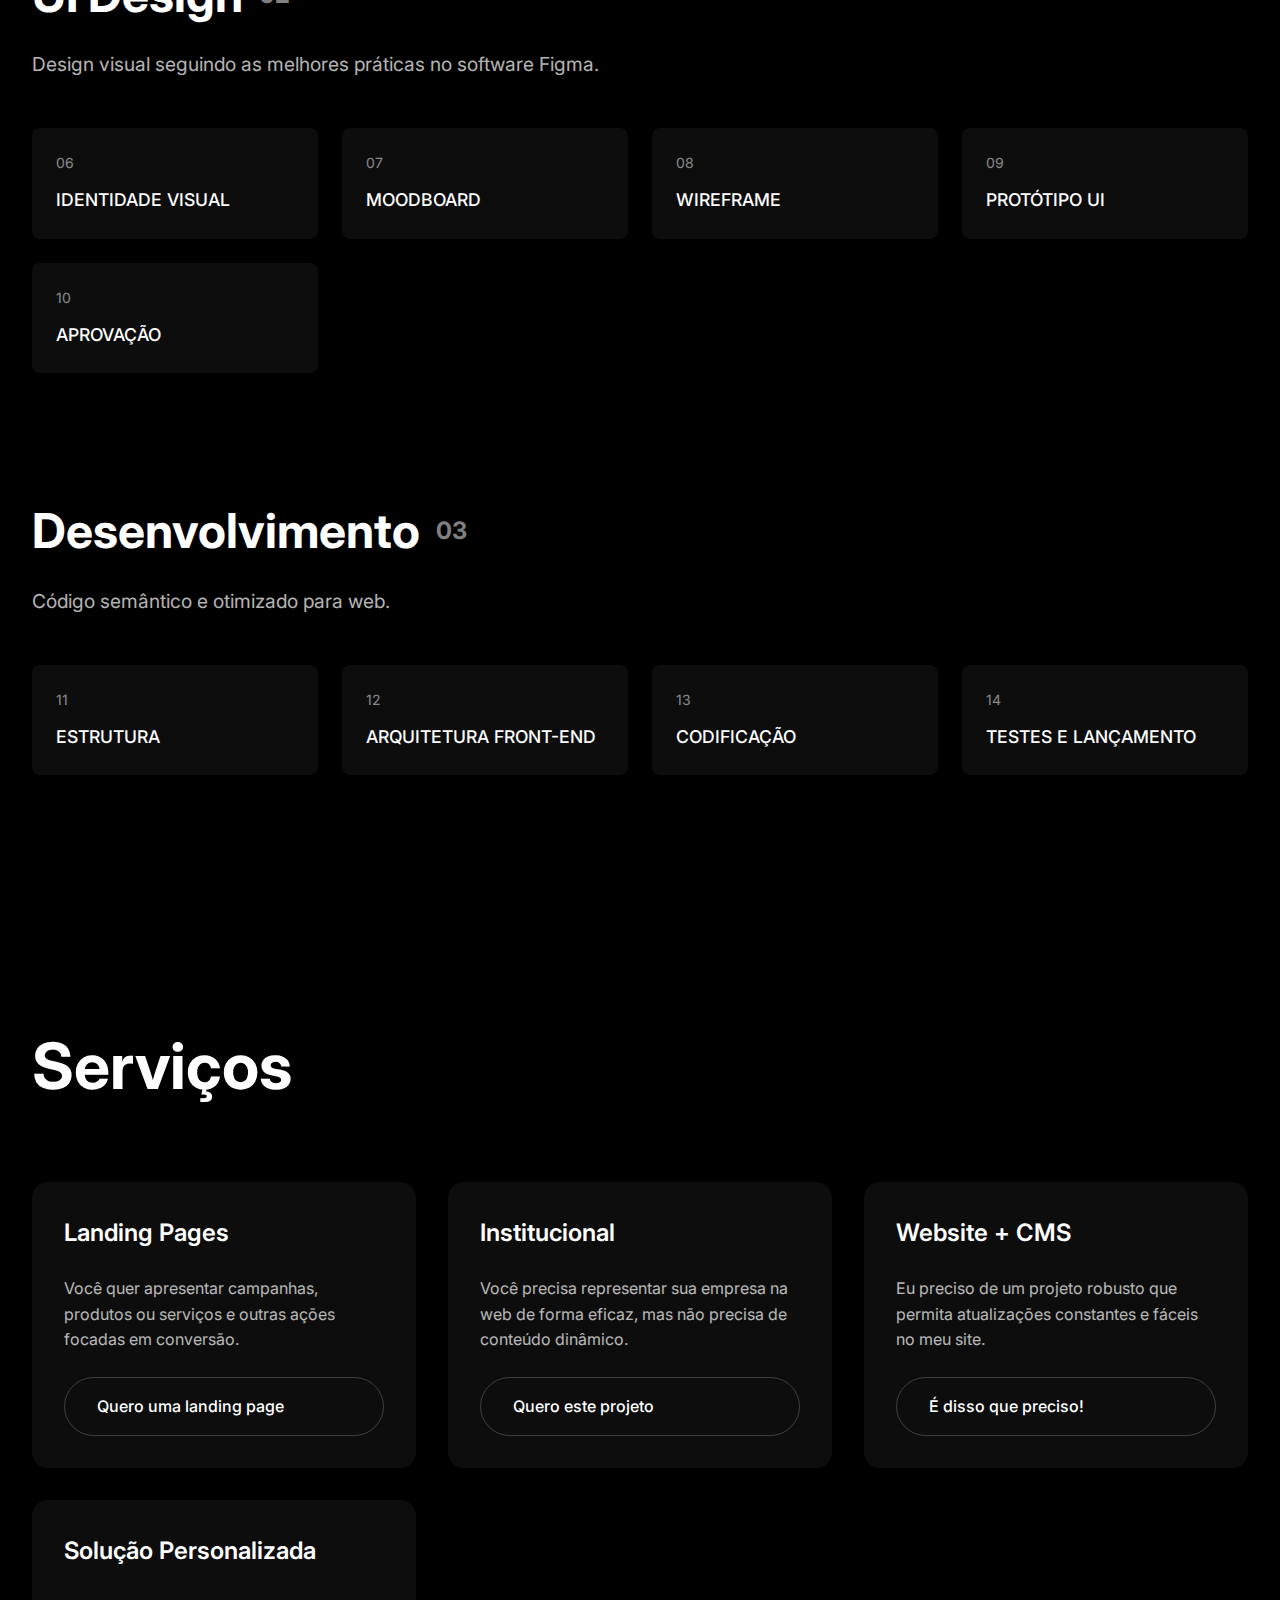
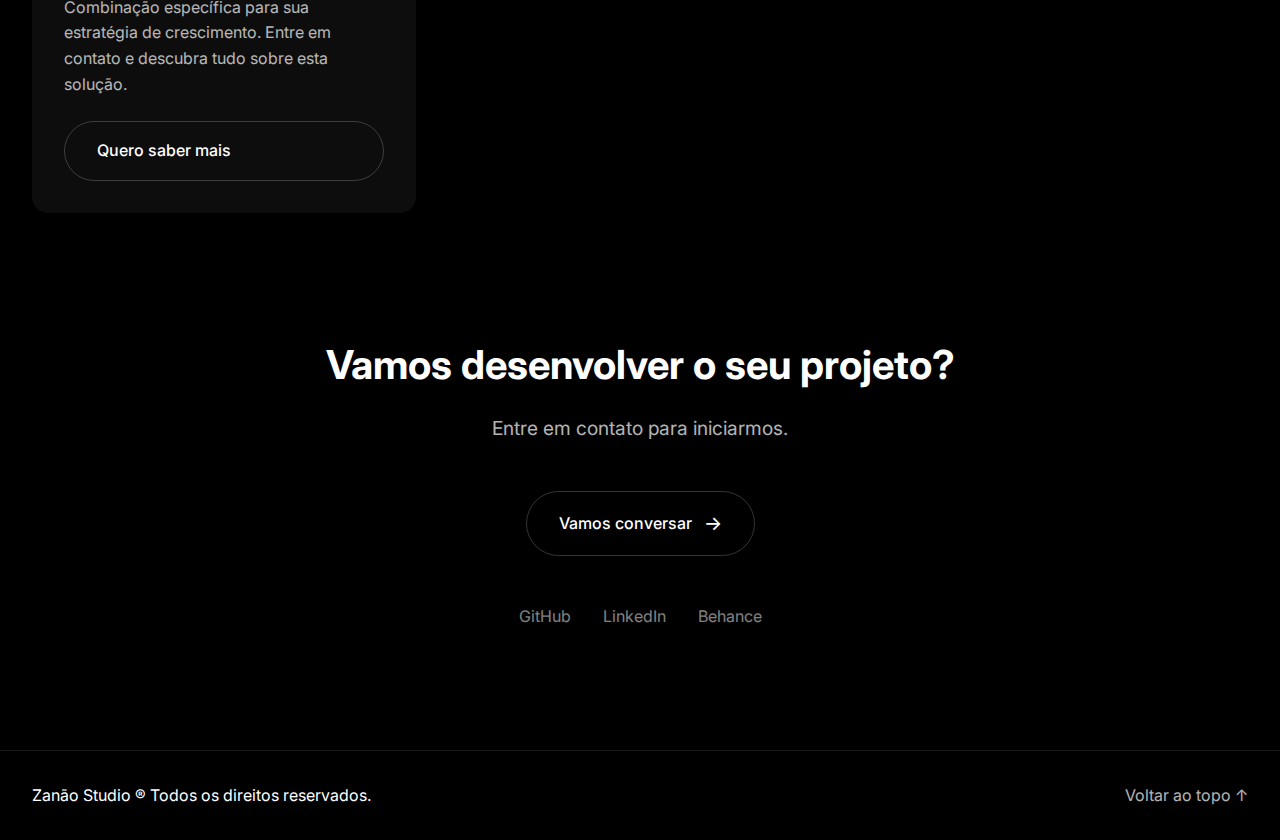
==== commit 949de0ef: "whatsapp button" ====
--- a/index-pt.html
+++ b/index-pt.html
@@ -206,5 +206,12 @@
     <script src="https://cdnjs.cloudflare.com/ajax/libs/gsap/3.12.2/gsap.min.js"></script>
     <script src="https://unpkg.com/scrollreveal"></script>
     <script src="script.js"></script>
+
+    <!-- WhatsApp Floating Button -->
+<a href="https://api.whatsapp.com/send?phone=5541991264145&text=Ol%C3%A1,%20Zan%C3%A3o%20Studio,%20gostaria%20de%20saber%20sobre%20os%20servi%C3%A7os." class="whatsapp-float" target="_blank">
+    <svg xmlns="http://www.w3.org/2000/svg" width="24" height="24" viewBox="0 0 24 24" fill="currentColor">
+        <path d="M12.031 6.172c-3.181 0-5.767 2.586-5.768 5.766-.001 1.298.38 2.27 1.019 3.287l-.582 2.128 2.182-.573c.978.58 1.911.928 3.145.929 3.178 0 5.767-2.587 5.768-5.766.001-3.187-2.575-5.771-5.764-5.771zm3.392 8.244c-.144.405-.837.774-1.17.824-.299.045-.677.063-1.092-.069-.252-.08-.575-.187-.988-.365-1.739-.751-2.874-2.502-2.961-2.617-.087-.116-.708-.94-.708-1.793s.448-1.273.607-1.446c.159-.173.346-.217.462-.217l.332.006c.106.005.249-.04.39.298.144.347.491 1.2.534 1.287.043.087.072.188.014.304-.058.116-.087.188-.173.289l-.26.304c-.087.086-.177.18-.076.354.101.174.449.741.964 1.201.662.591 1.221.774 1.394.86s.274.072.376-.043c.101-.116.433-.506.549-.68.116-.173.231-.145.39-.087s1.011.477 1.184.564.289.13.332.202c.045.072.045.419-.1.824zm-3.423-14.416c-6.627 0-12 5.373-12 12s5.373 12 12 12 12-5.373 12-12-5.373-12-12-12zm.029 18.88c-1.161 0-2.305-.292-3.318-.844l-3.677.964.984-3.595c-.607-1.052-.927-2.246-.926-3.468.001-3.825 3.113-6.937 6.937-6.937 1.856.001 3.598.723 4.907 2.034 1.31 1.311 2.031 3.054 2.03 4.908-.001 3.825-3.113 6.938-6.937 6.938z"/>
+    </svg>
+</a>
 </body>
 </html>
--- a/styles.css
+++ b/styles.css
@@ -78,7 +78,6 @@
 }
 
 .logo img {
-    width: 100%;
     height: 100%;
     object-fit: contain;
 }
@@ -307,9 +306,51 @@
     font-weight: 500;
 }
 
+/* WhatsApp Floating Button */
+.whatsapp-float {
+    position: fixed;
+    bottom: 40px;
+    right: 40px;
+    background-color: #25D366;
+    width: 60px;
+    height: 60px;
+    border-radius: 50%;
+    display: flex;
+    align-items: center;
+    justify-content: center;
+    color: white;
+    box-shadow: 0 4px 12px rgba(0,0,0,0.15);
+    transition: all 0.3s ease;
+    z-index: 1000;
+}
+
+.whatsapp-float:hover {
+    transform: translateY(-5px);
+    box-shadow: 0 6px 16px rgba(0,0,0,0.2);
+}
+
+.whatsapp-float svg {
+    width: 32px;
+    height: 32px;
+}
+
+@media (max-width: 768px) {
+    .whatsapp-float {
+        bottom: 20px;
+        right: 20px;
+        width: 50px;
+        height: 50px;
+    }
+
+    .whatsapp-float svg {
+        width: 28px;
+        height: 28px;
+    }
+}
+
 /* Services Section */
 .services {
-    padding: 120px 32px;
+    padding: 0px 32px;
     background: #000;
 }
 
@@ -511,6 +552,48 @@
     opacity: 1;
 }
 
+/* WhatsApp Floating Button */
+.whatsapp-float {
+    position: fixed;
+    bottom: 40px;
+    right: 40px;
+    background-color: #25D366;
+    width: 60px;
+    height: 60px;
+    border-radius: 50%;
+    display: flex;
+    align-items: center;
+    justify-content: center;
+    color: white;
+    box-shadow: 0 4px 12px rgba(0,0,0,0.15);
+    transition: all 0.3s ease;
+    z-index: 1000;
+}
+
+.whatsapp-float:hover {
+    transform: translateY(-5px);
+    box-shadow: 0 6px 16px rgba(0,0,0,0.2);
+}
+
+.whatsapp-float svg {
+    width: 32px;
+    height: 32px;
+}
+
+@media (max-width: 768px) {
+    .whatsapp-float {
+        bottom: 20px;
+        right: 20px;
+        width: 50px;
+        height: 50px;
+    }
+
+    .whatsapp-float svg {
+        width: 28px;
+        height: 28px;
+    }
+}
+
 /* Smooth scroll behavior */
 html {
     scroll-behavior: smooth;
@@ -559,4 +642,3 @@
         width: 150px;
         height: 40px;
     }
-}
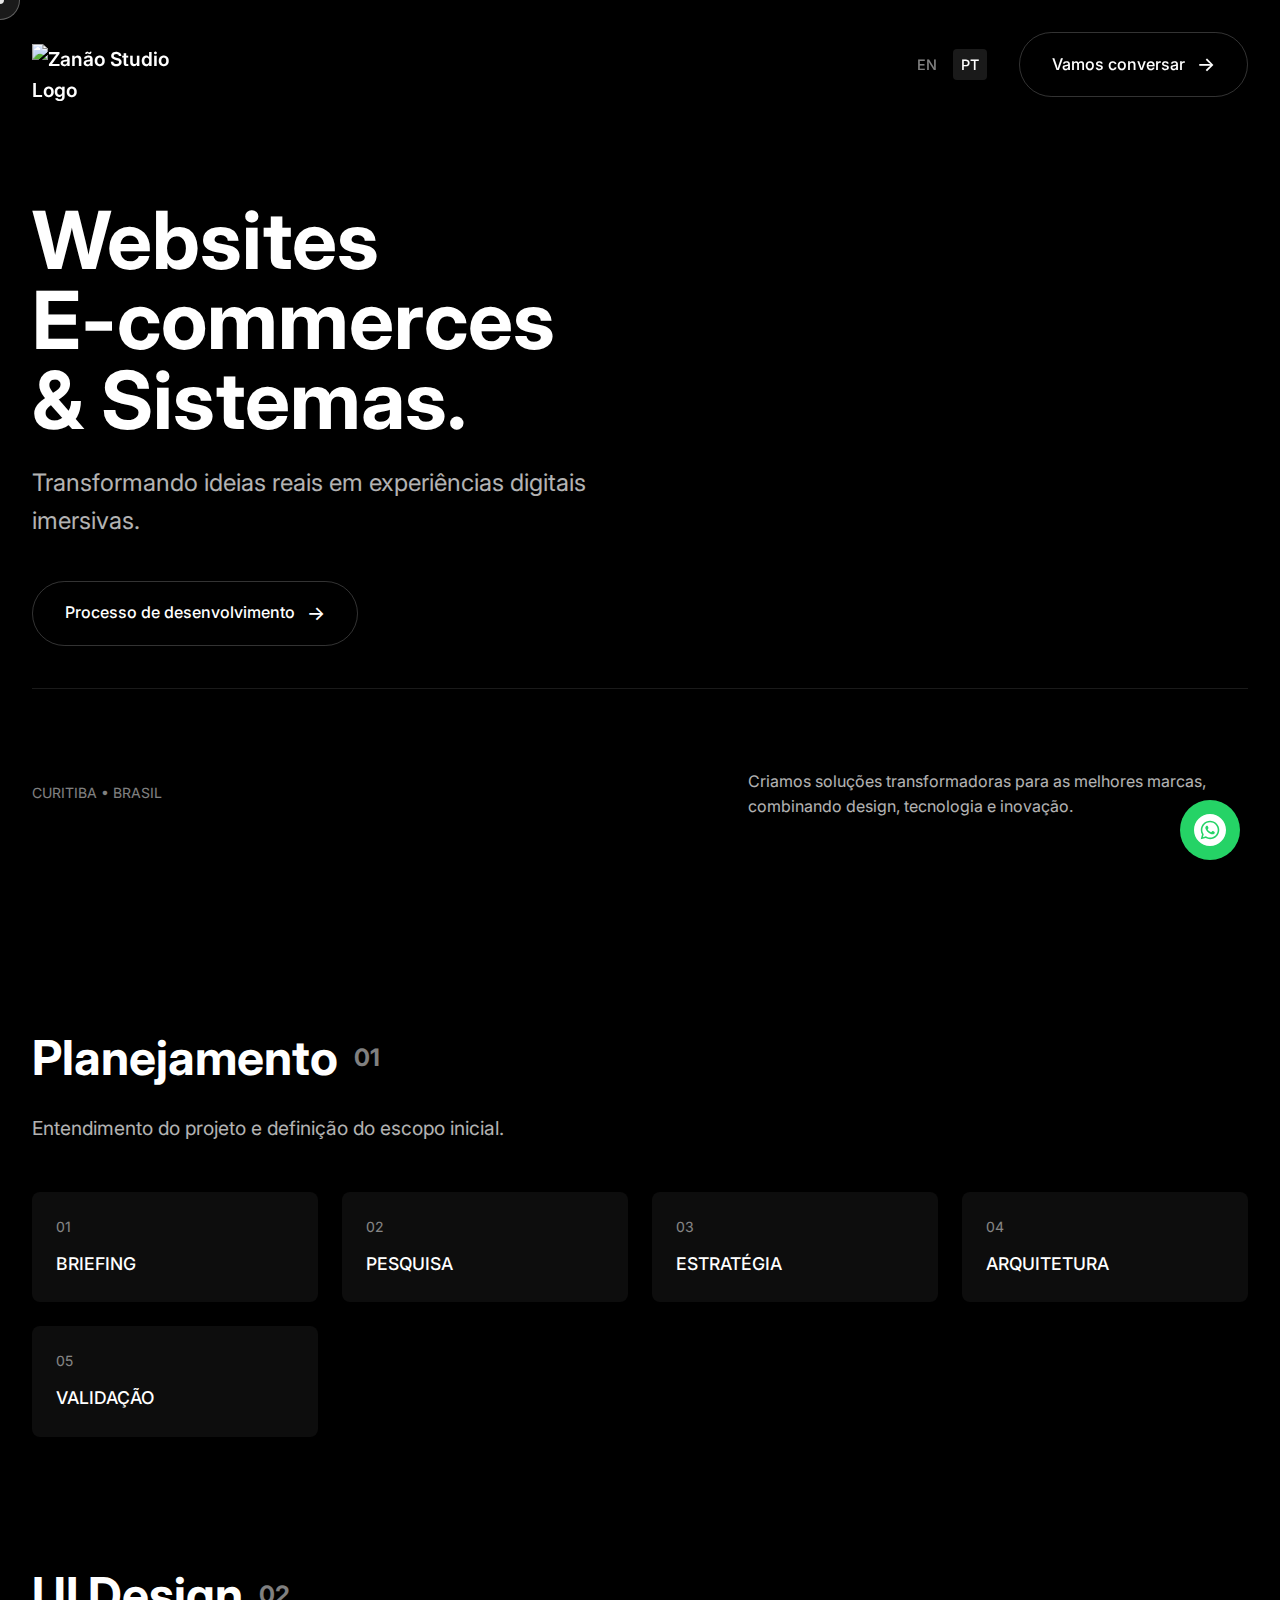
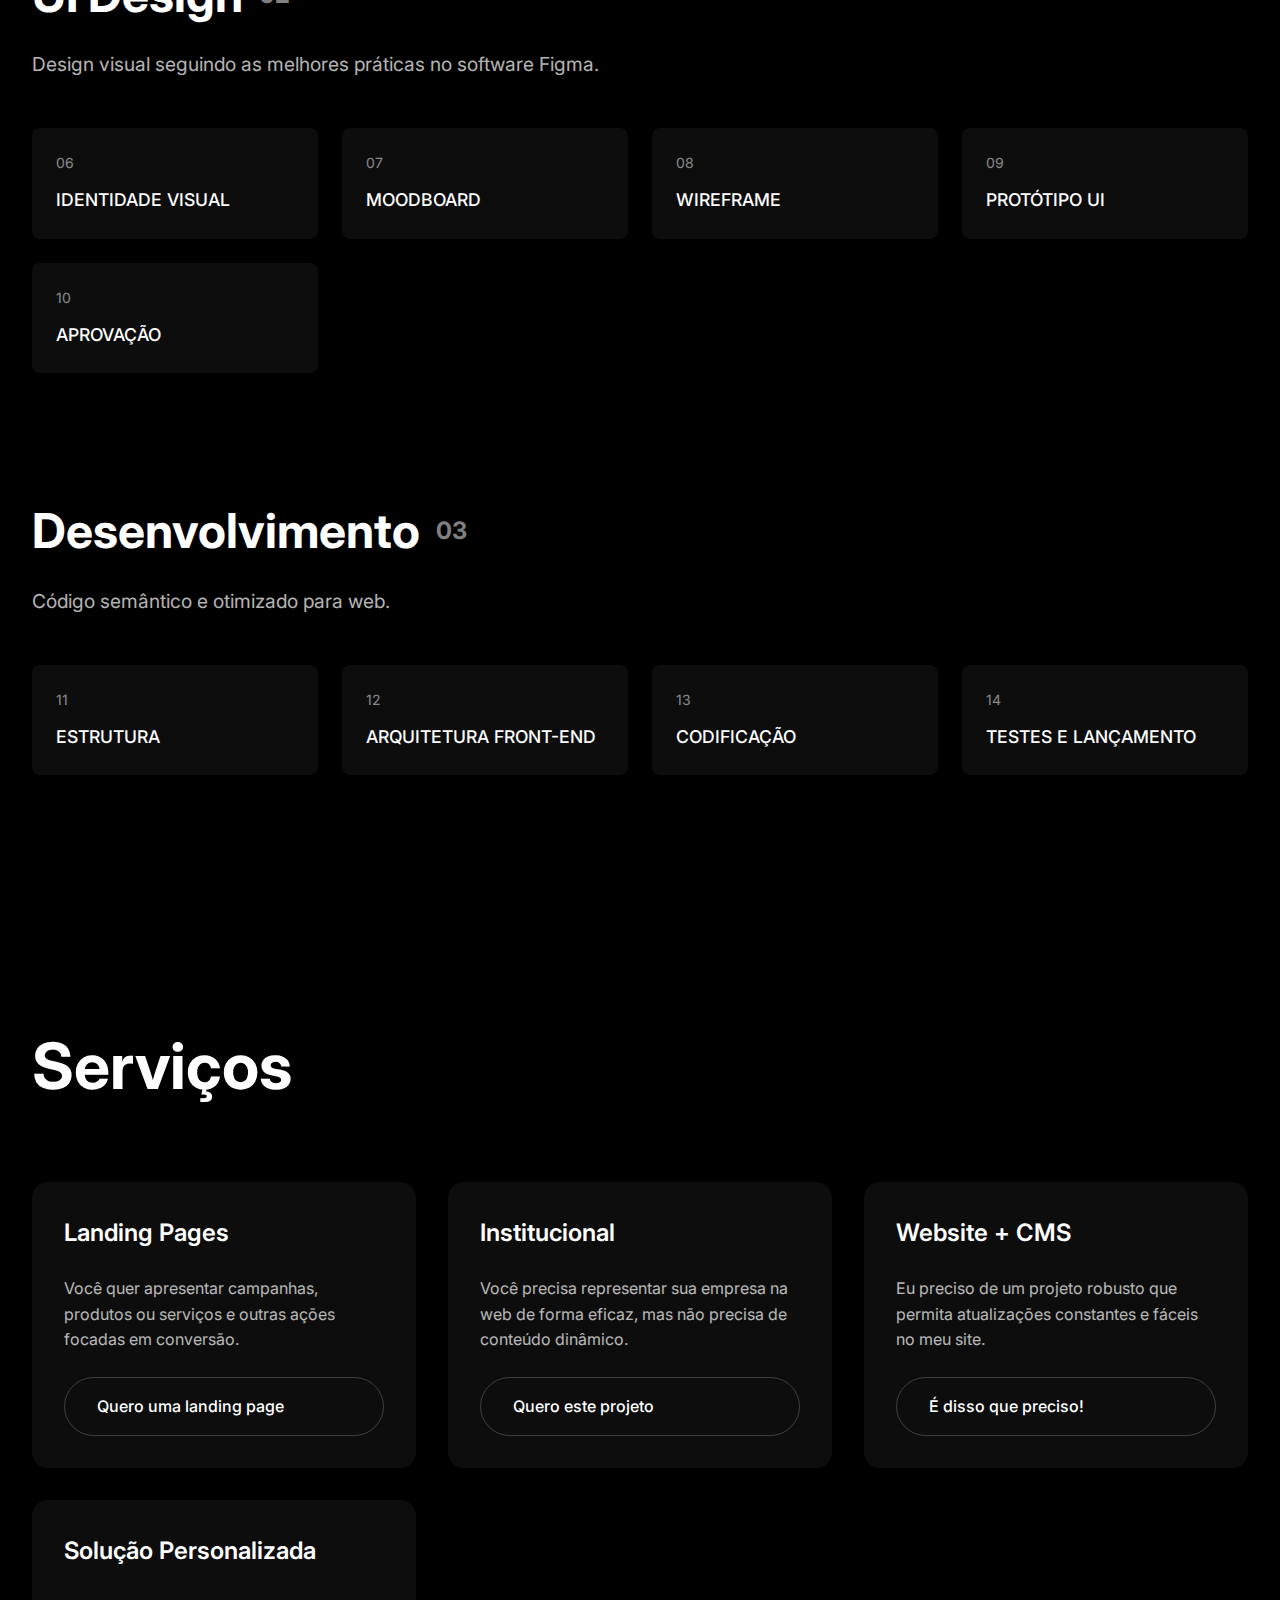
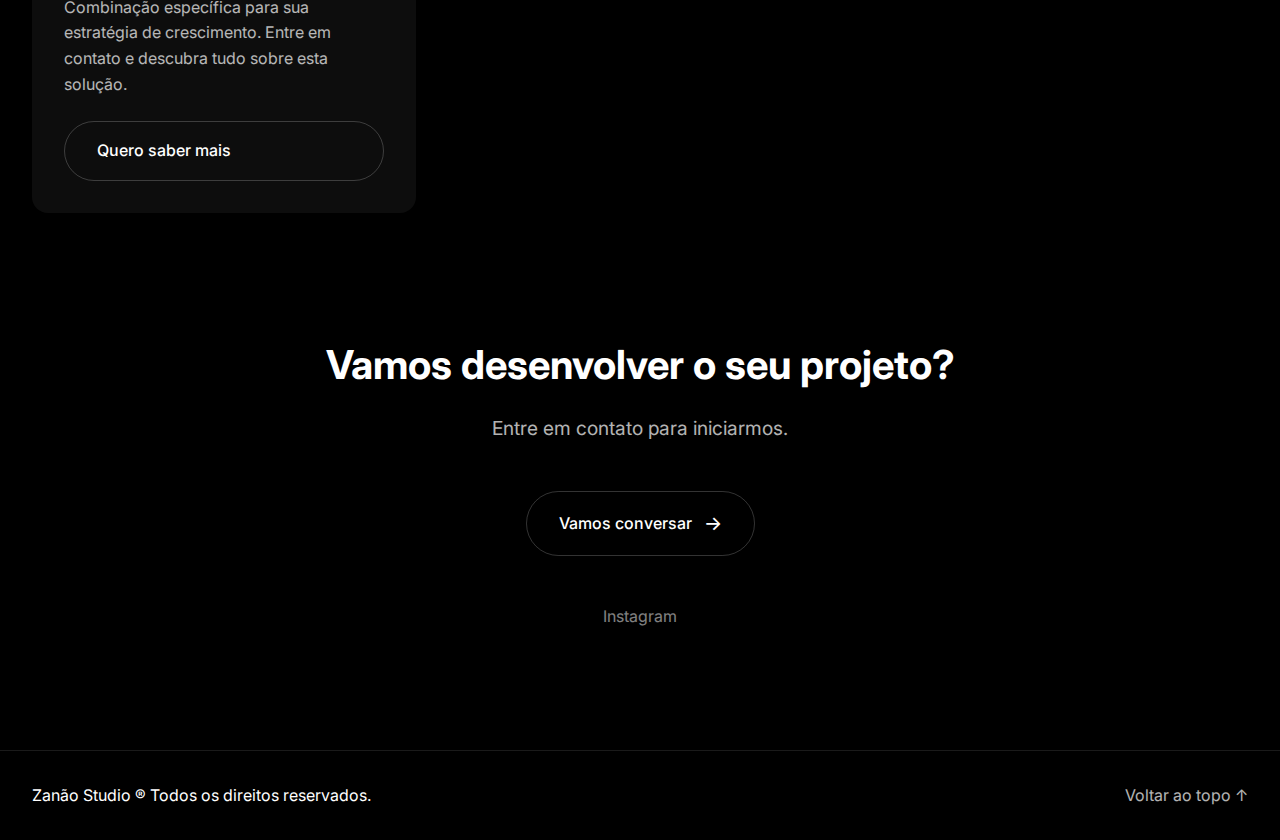
==== commit 9052b3dd: "redes sociais" ====
--- a/index-pt.html
+++ b/index-pt.html
@@ -52,6 +52,7 @@
                     </a>
                 </div>
             </div>
+            
             <div class="hero-info">
                 <p>CURITIBA • BRASIL</p>
                 <p>Criamos soluções transformadoras para as melhores marcas, combinando design, tecnologia e inovação.</p>
@@ -182,9 +183,7 @@
                         </a>
                     </div>
                     <div class="social-links">
-                        <a href="https://github.com/brunozanao" target="_blank">GitHub</a>
-                        <a href="https://www.linkedin.com/in/brunozanao/" target="_blank">LinkedIn</a>
-                        <a href="https://www.behance.net/brunozanao" target="_blank">Behance</a>
+                        <a href="https://www.instagram.com/zanaostudio/" target="_blank">Instagram</a>
                     </div>
                 </div>
             </div>
--- a/styles.css
+++ b/styles.css
@@ -594,6 +594,68 @@
     }
 }
 
+/* Logo Slider */
+.trusted-by {
+    font-size: 14px;
+    font-weight: 500;
+    margin-bottom: 24px;
+    color: #666;
+}
+
+.logo-slider {
+    width: 100%;
+    overflow: hidden;
+    position: relative;
+}
+
+.logo-slide {
+    display: flex;
+    animation: slide 20s linear infinite;
+    width: fit-content;
+}
+
+.logo-slide img {
+    height: 24px;
+    margin-right: 48px;
+    filter: grayscale(100%) brightness(200%);
+    transition: filter 0.3s ease;
+}
+
+.logo-slide img:hover {
+    filter: grayscale(0%) brightness(100%);
+}
+
+@keyframes slide {
+    0% {
+        transform: translateX(0);
+    }
+    100% {
+        transform: translateX(-100%);
+    }
+}
+
+/* Duplicate the logos for seamless loop */
+.logo-slide {
+    display: flex;
+}
+
+.logo-slide img:last-child {
+    margin-right: 0;
+}
+
+/* Mobile adjustments */
+@media (max-width: 768px) {
+    .logo-slide img {
+        height: 20px;
+        margin-right: 32px;
+    }
+    
+    .trusted-by {
+        font-size: 12px;
+        margin-bottom: 16px;
+    }
+}
+
 /* Smooth scroll behavior */
 html {
     scroll-behavior: smooth;
@@ -642,3 +704,4 @@
         width: 150px;
         height: 40px;
     }
+
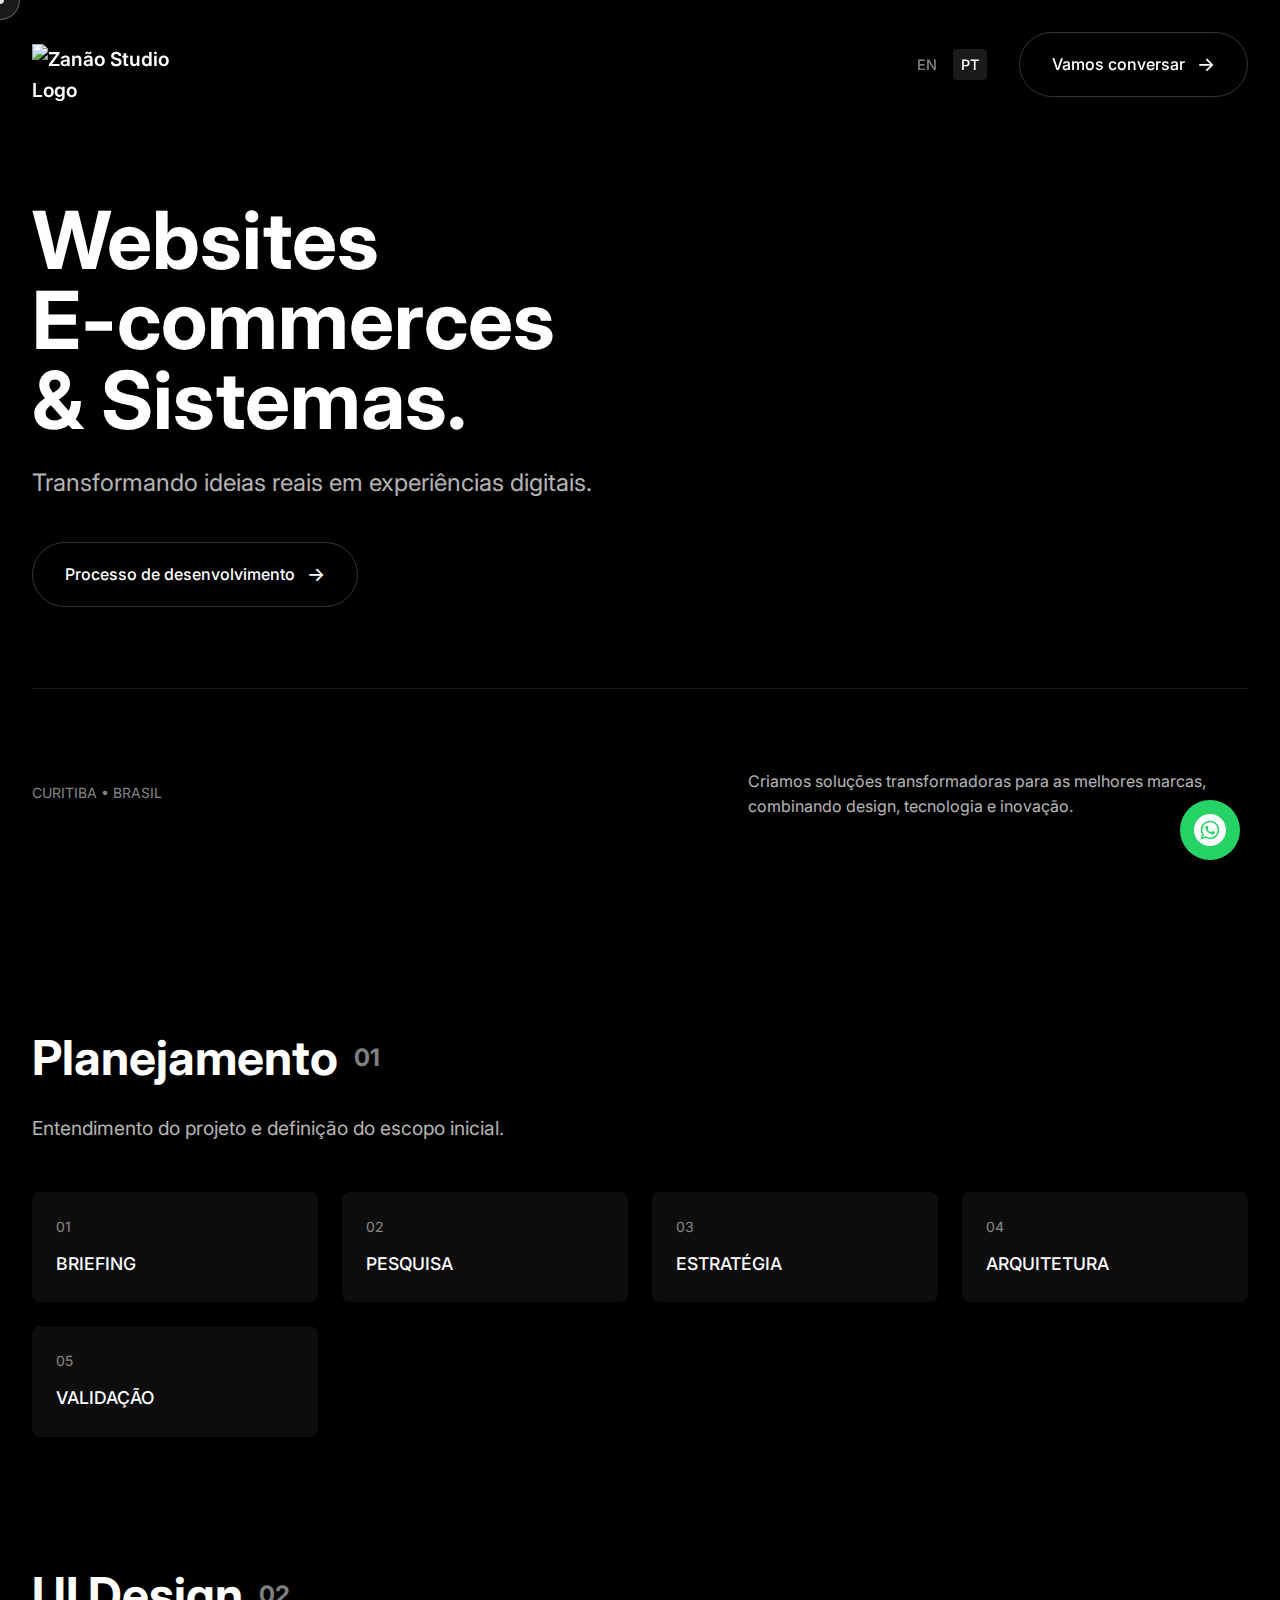
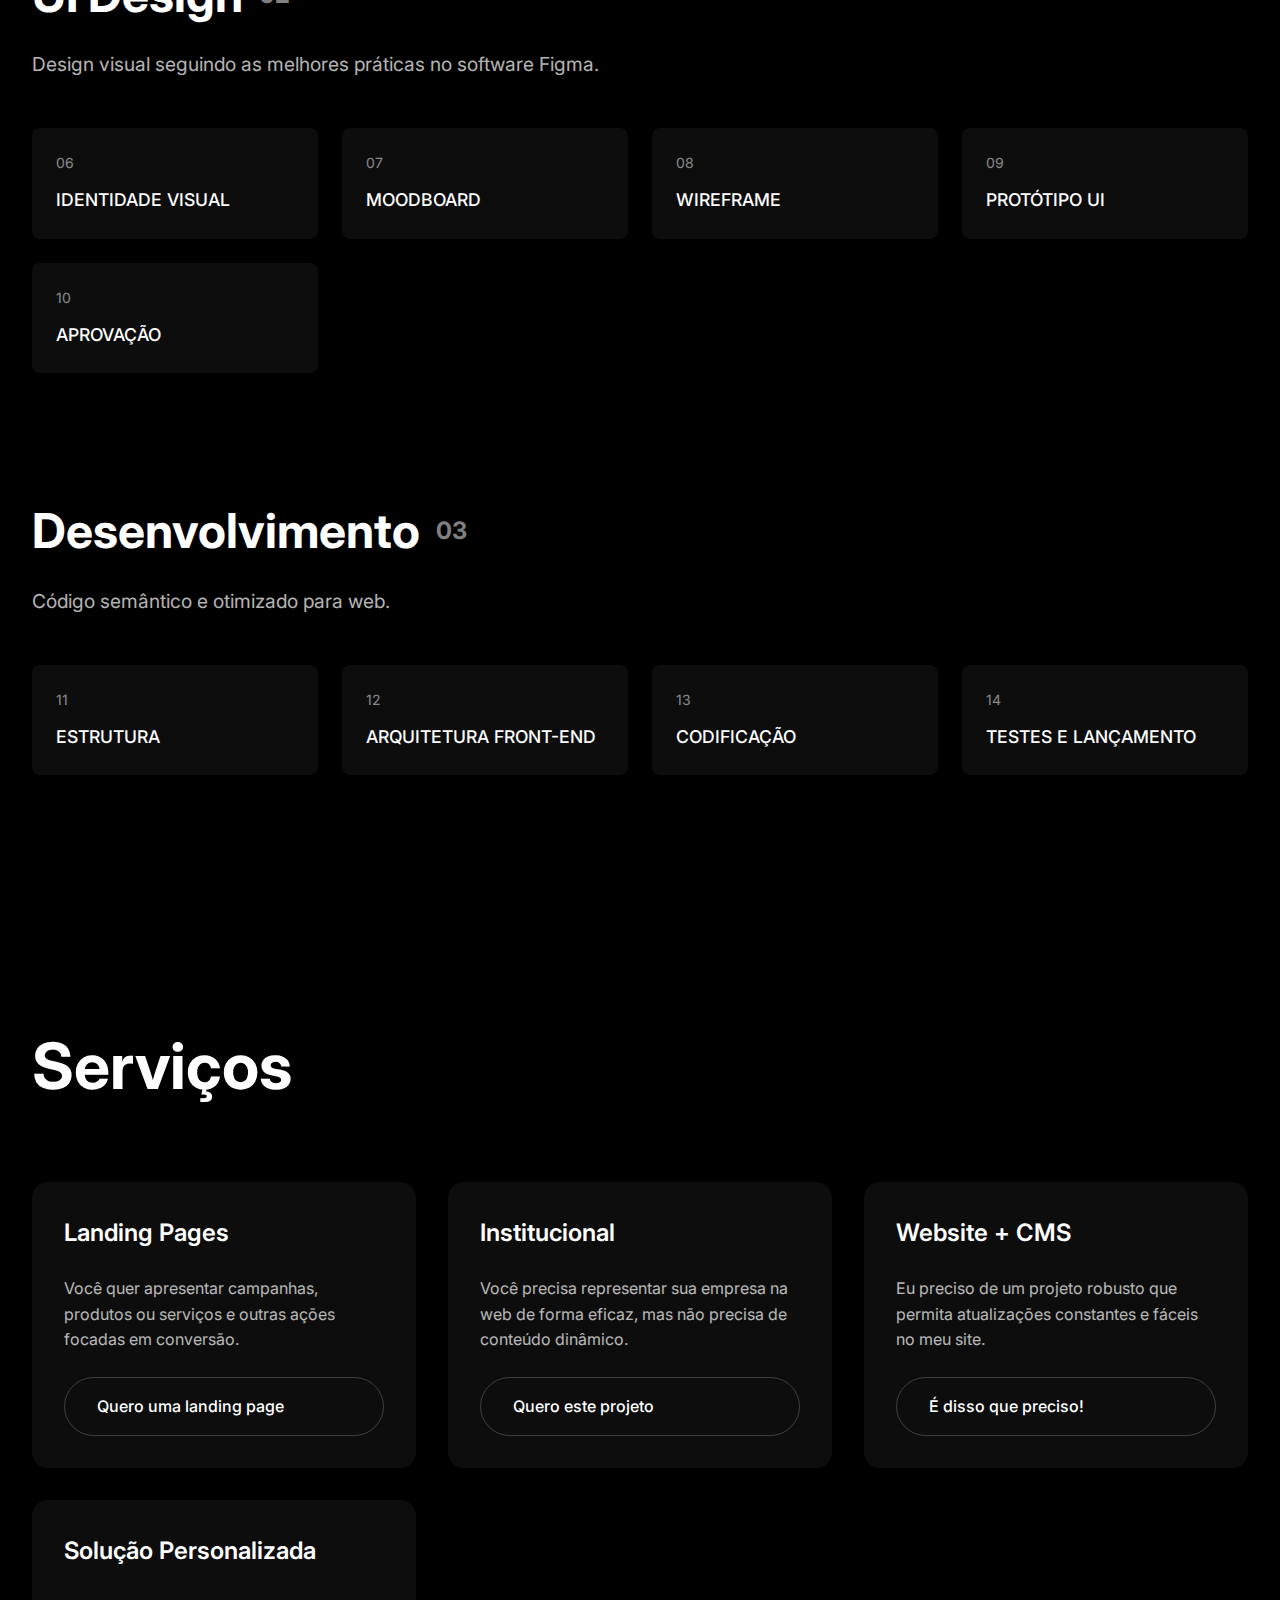
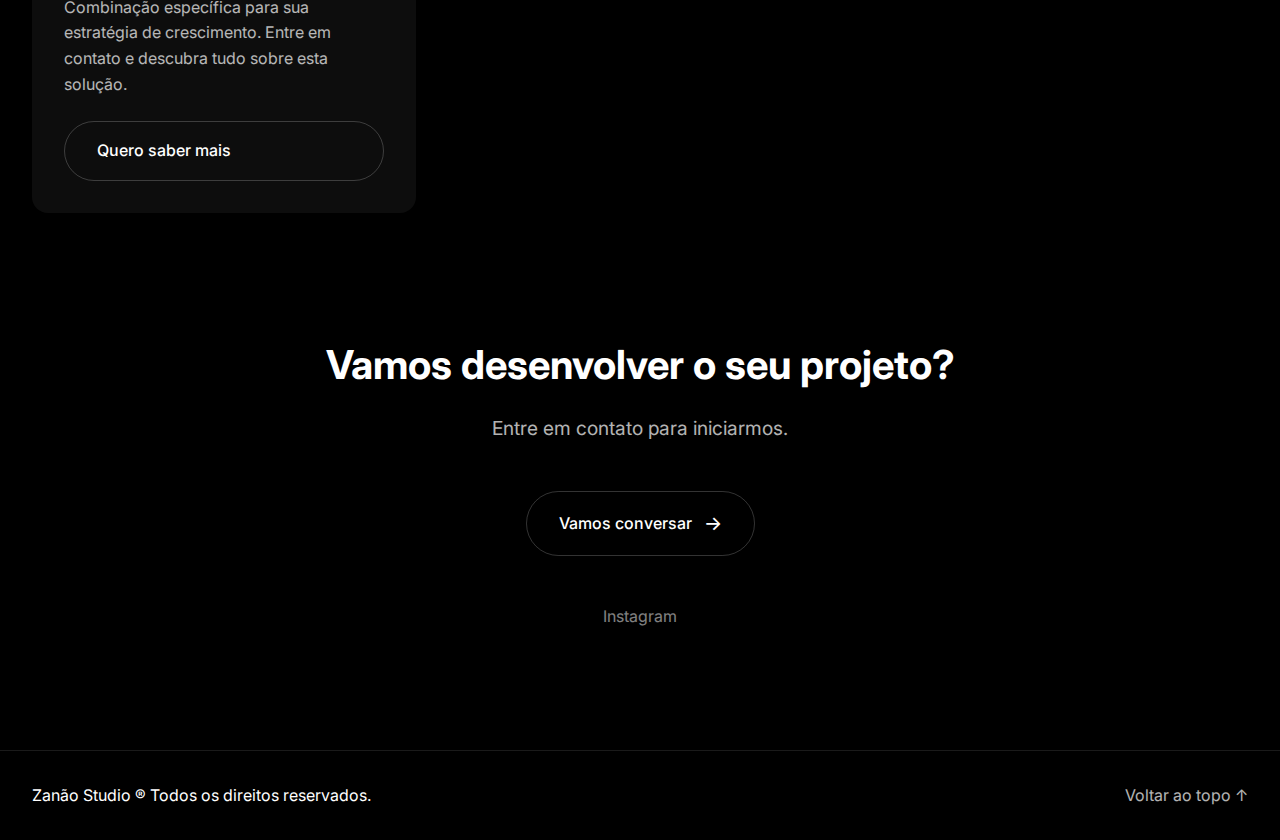
==== commit 06d5ce3c: "testing" ====
--- a/index-pt.html
+++ b/index-pt.html
@@ -44,7 +44,7 @@
         <section id="home" class="hero">
             <div class="hero-content">
                 <h1>Websites <br>E-commerces<br> & Sistemas.</h1>
-                <p class="subtitle">Transformando ideias reais em experiências digitais imersivas.</p>
+                <p class="subtitle">Transformando ideias reais em experiências digitais.</p>
                 <div class="hero-buttons">
                     <a href="#processo" class="contact-button">
                         <span>Processo de desenvolvimento</span>
